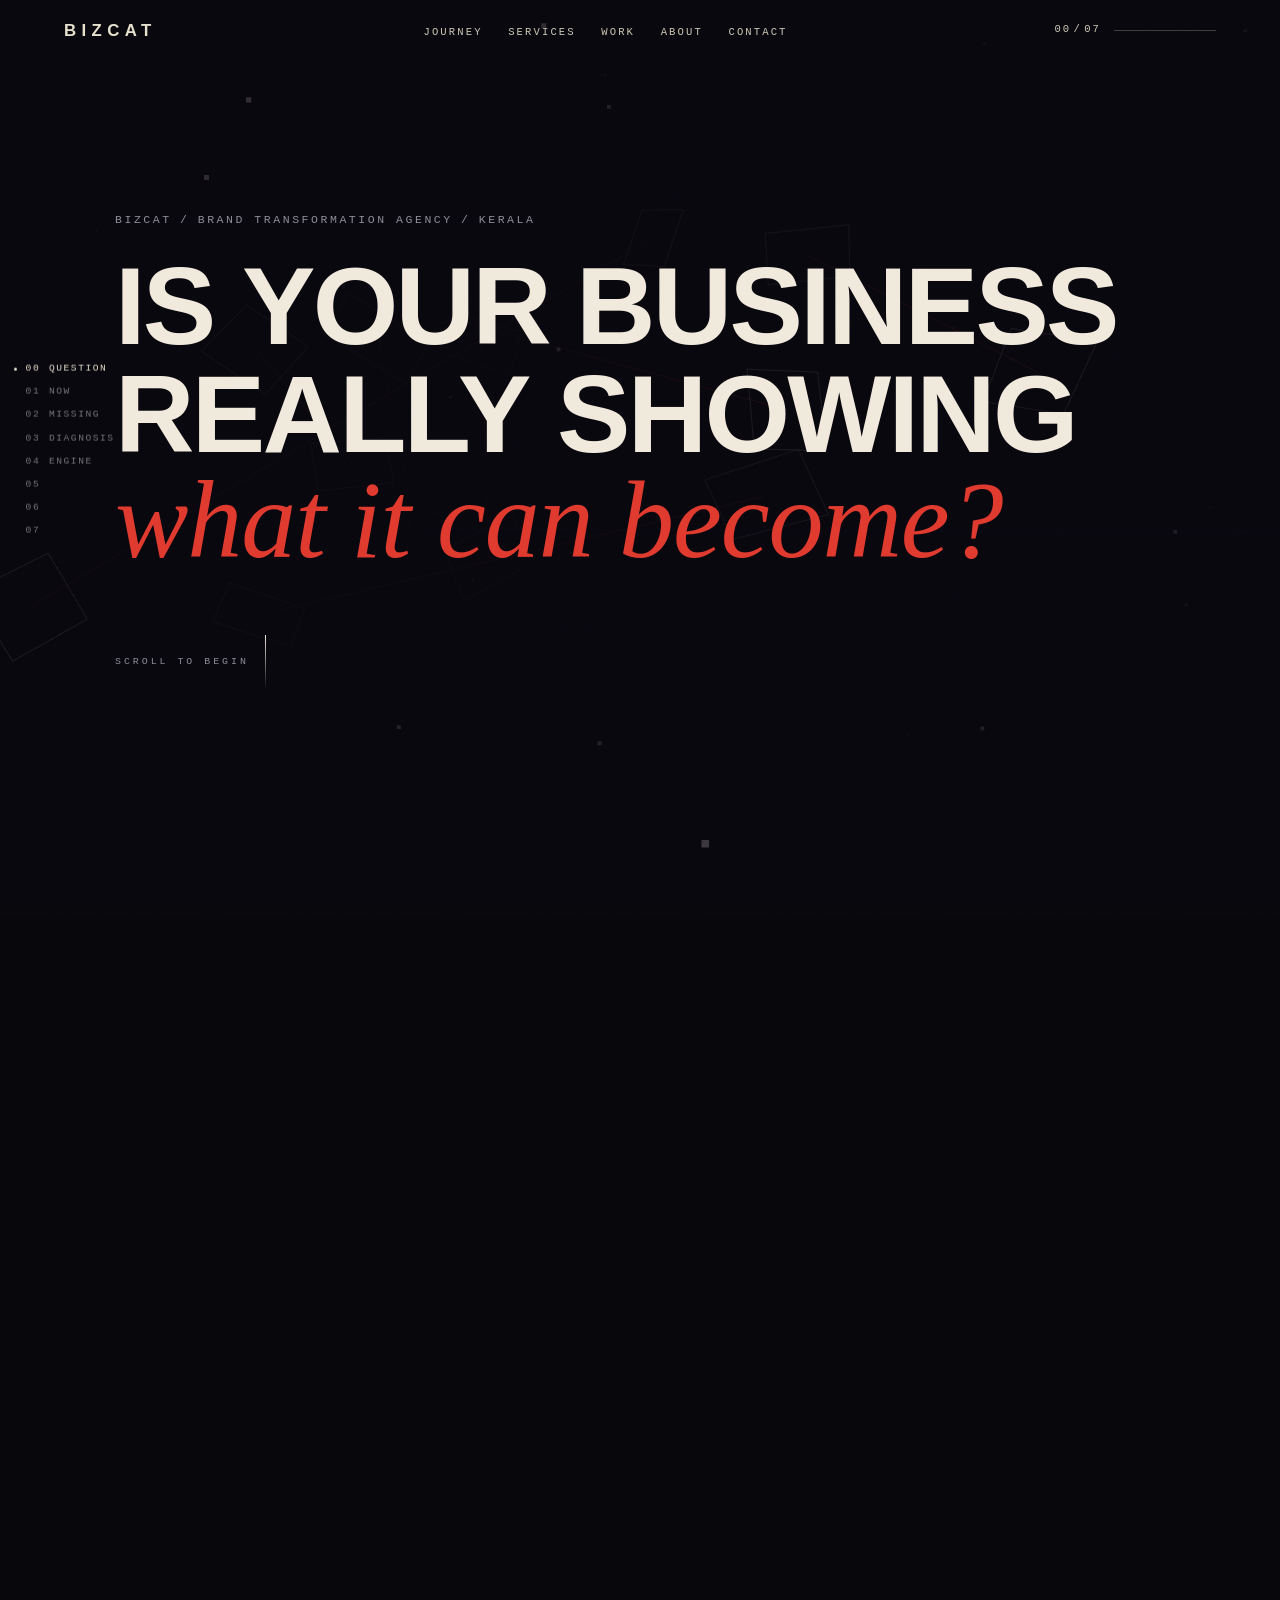
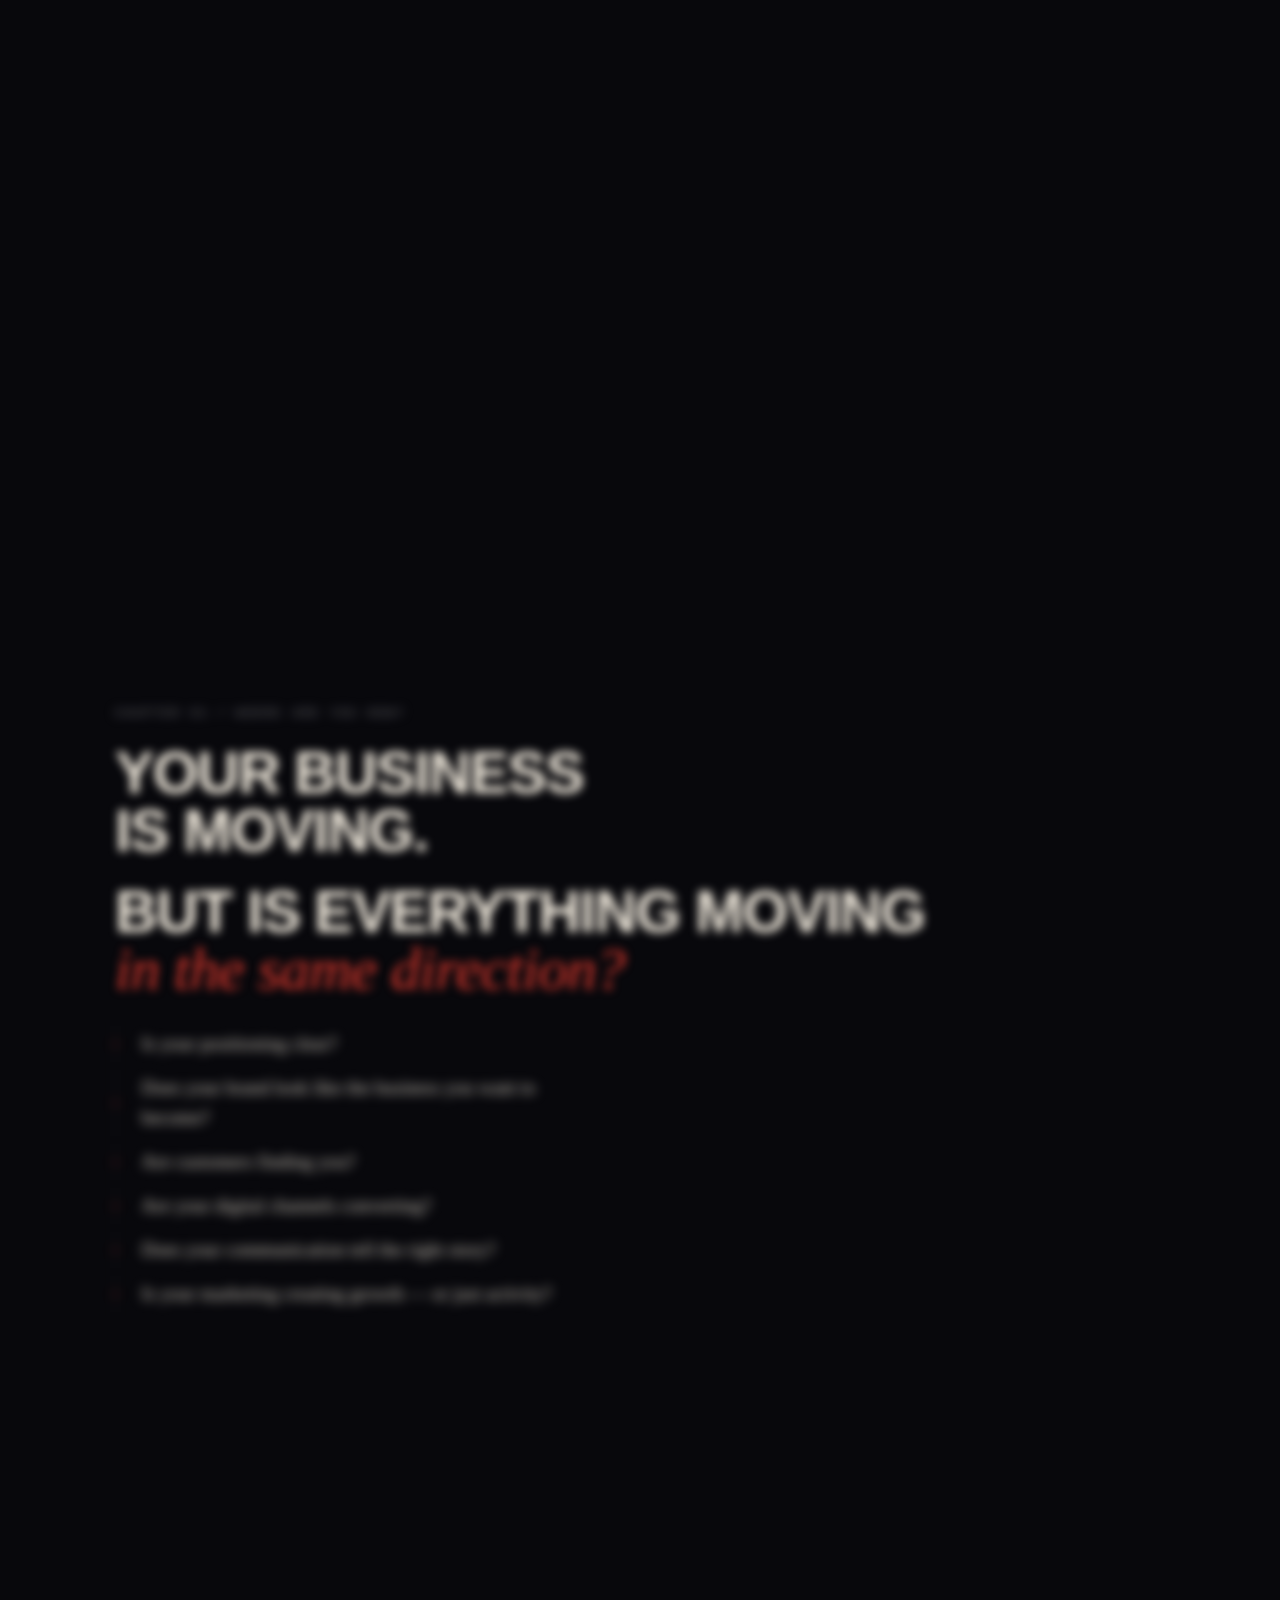
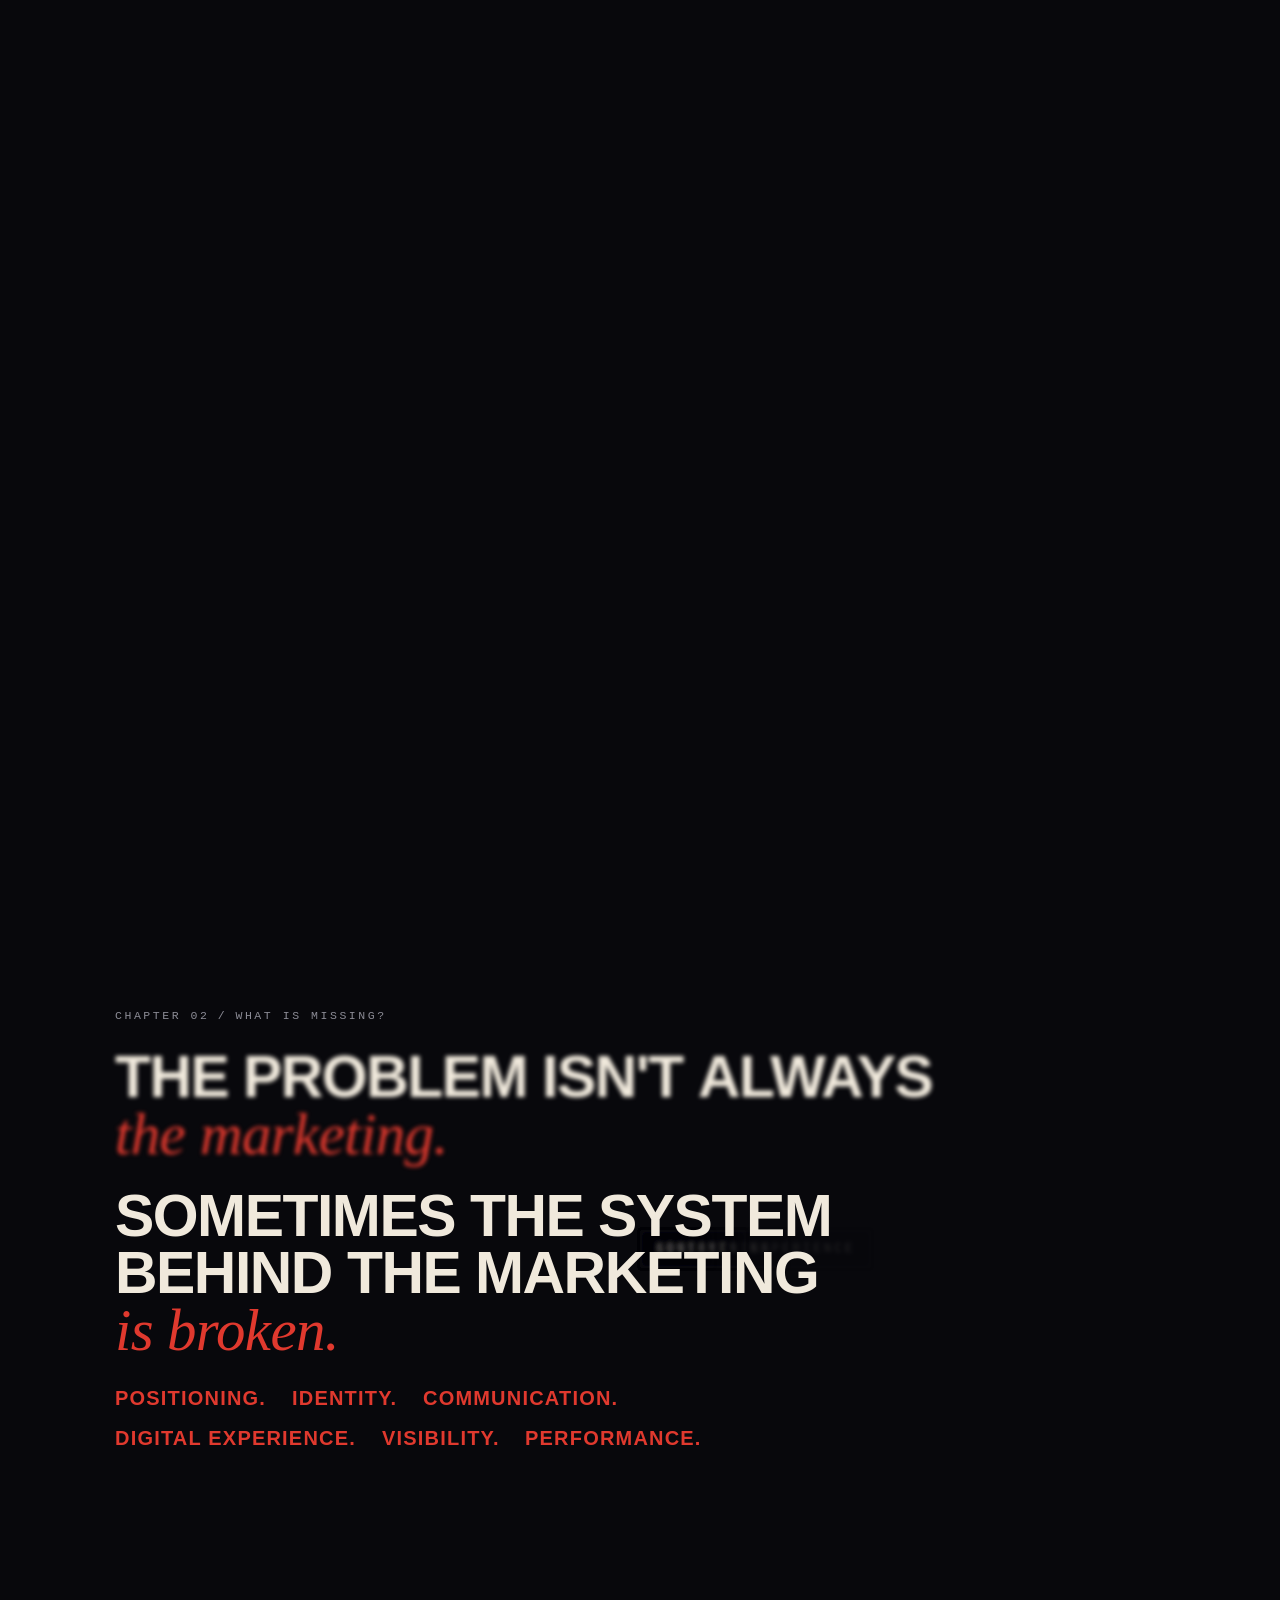
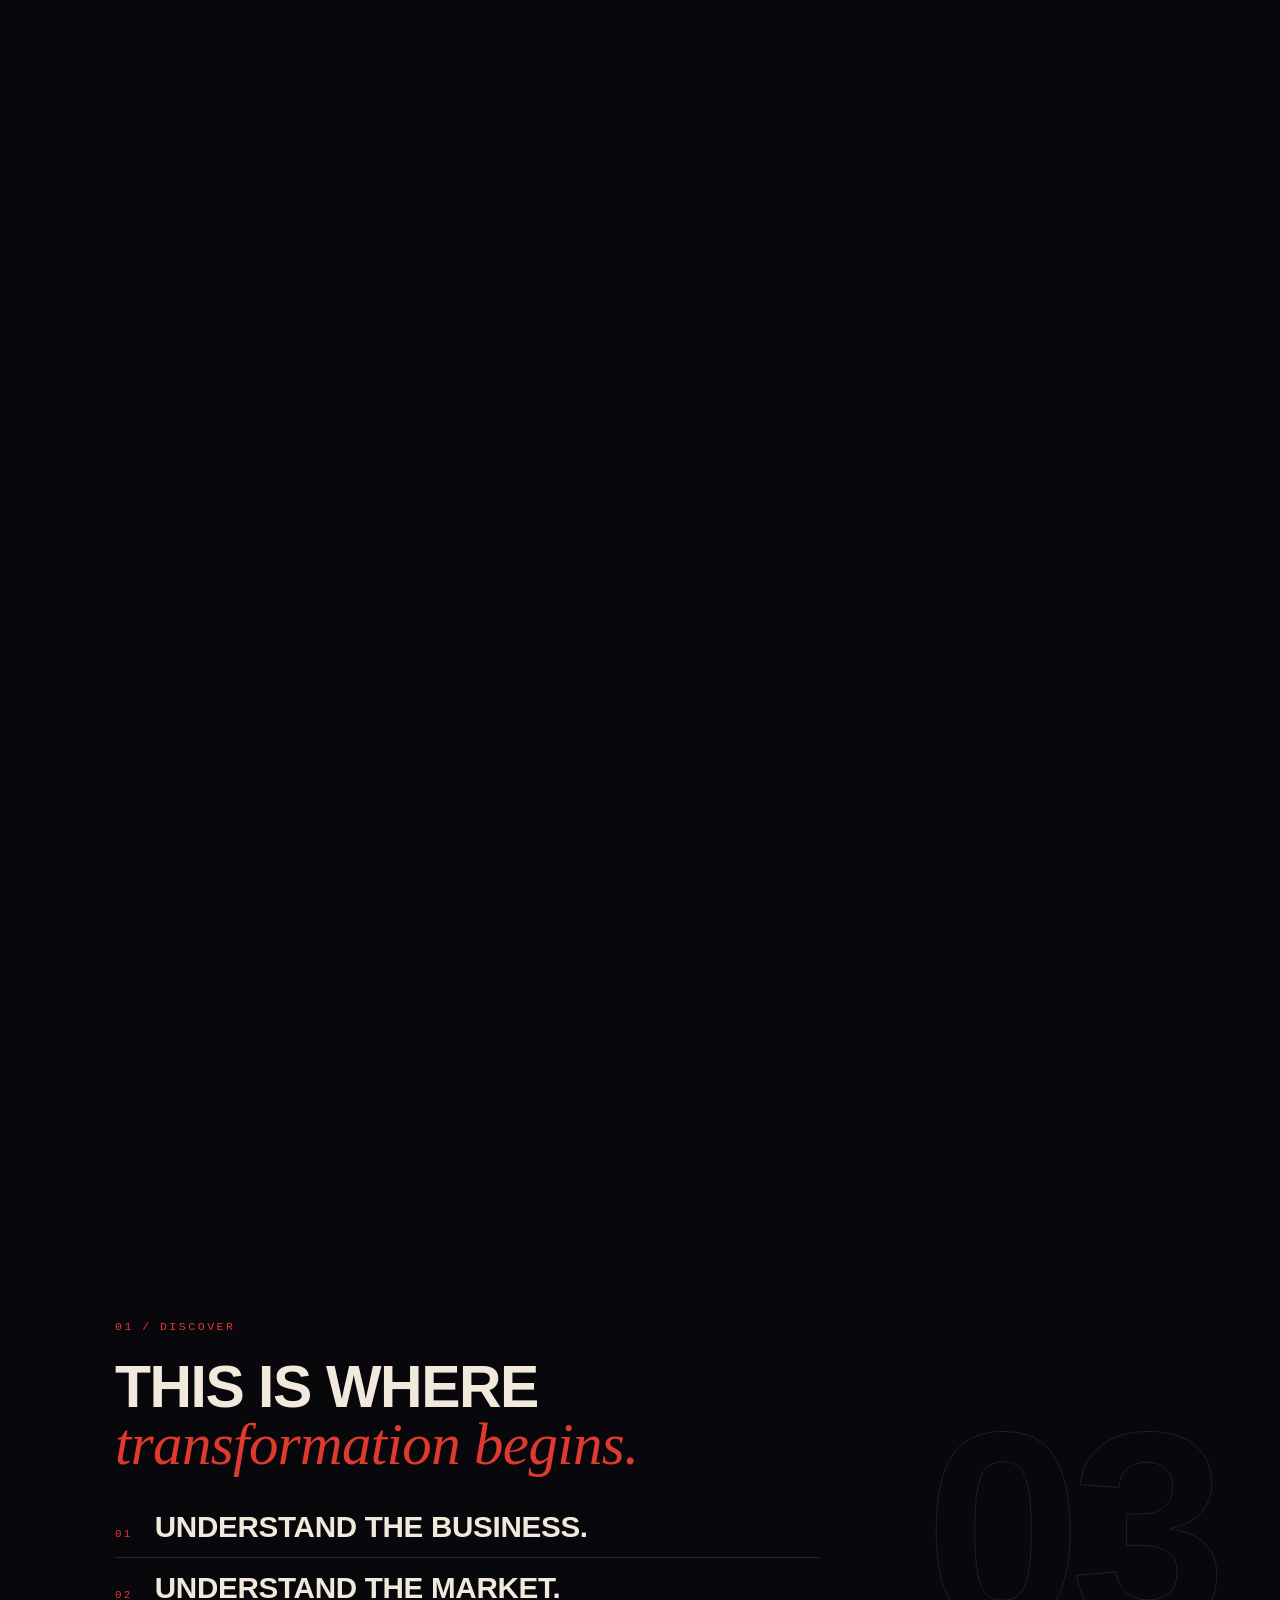
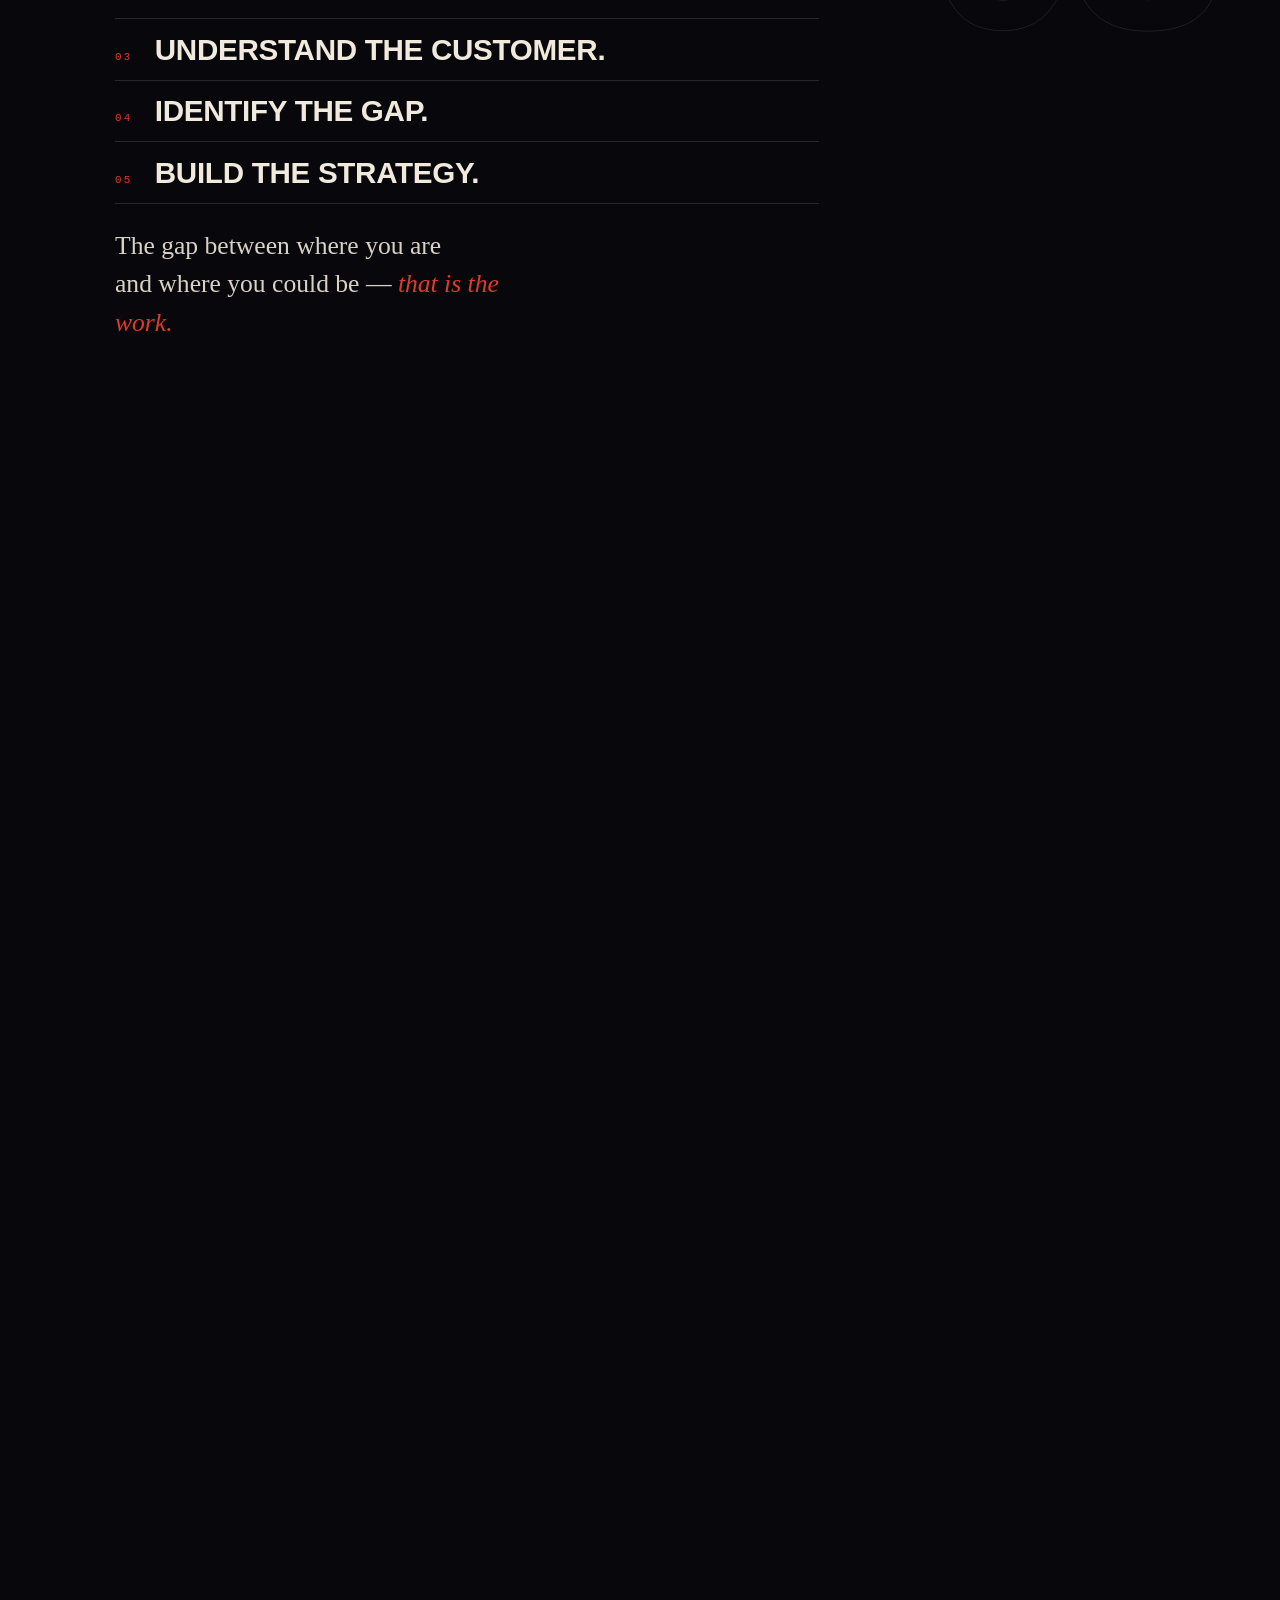
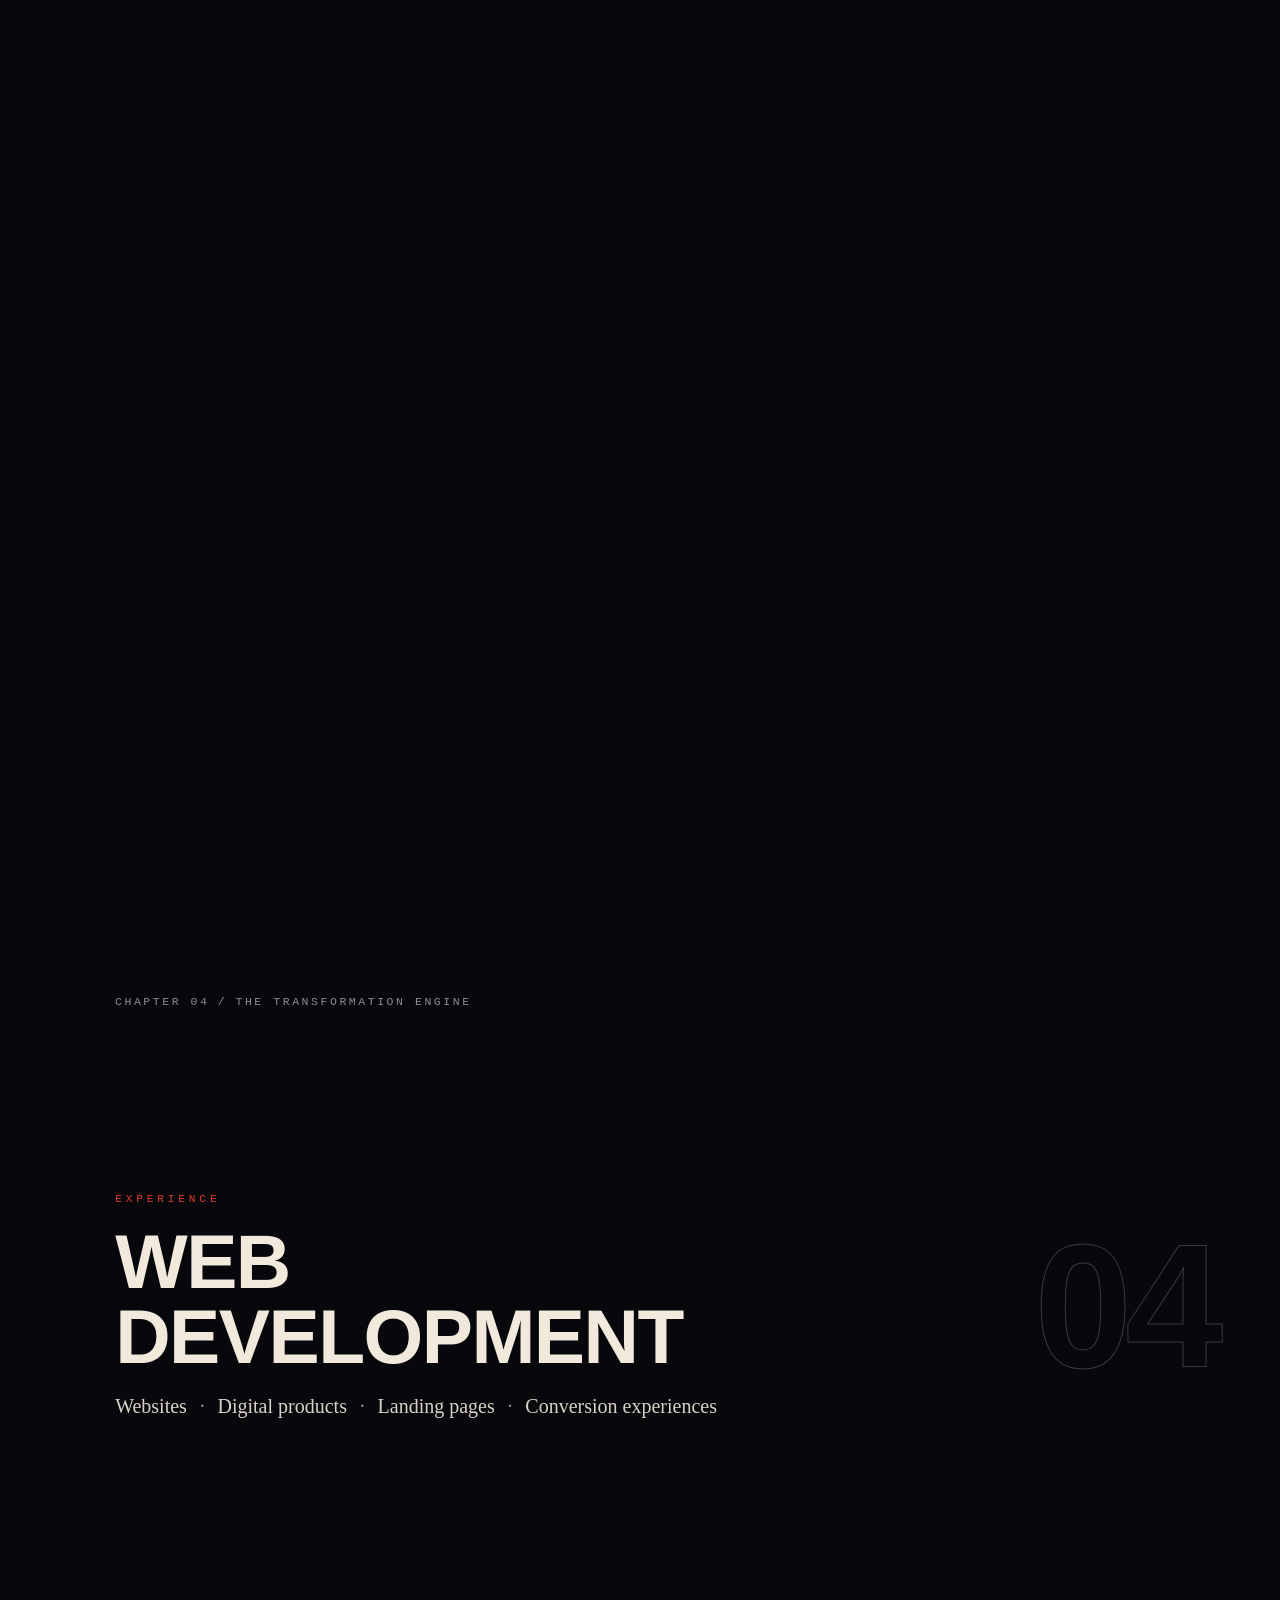
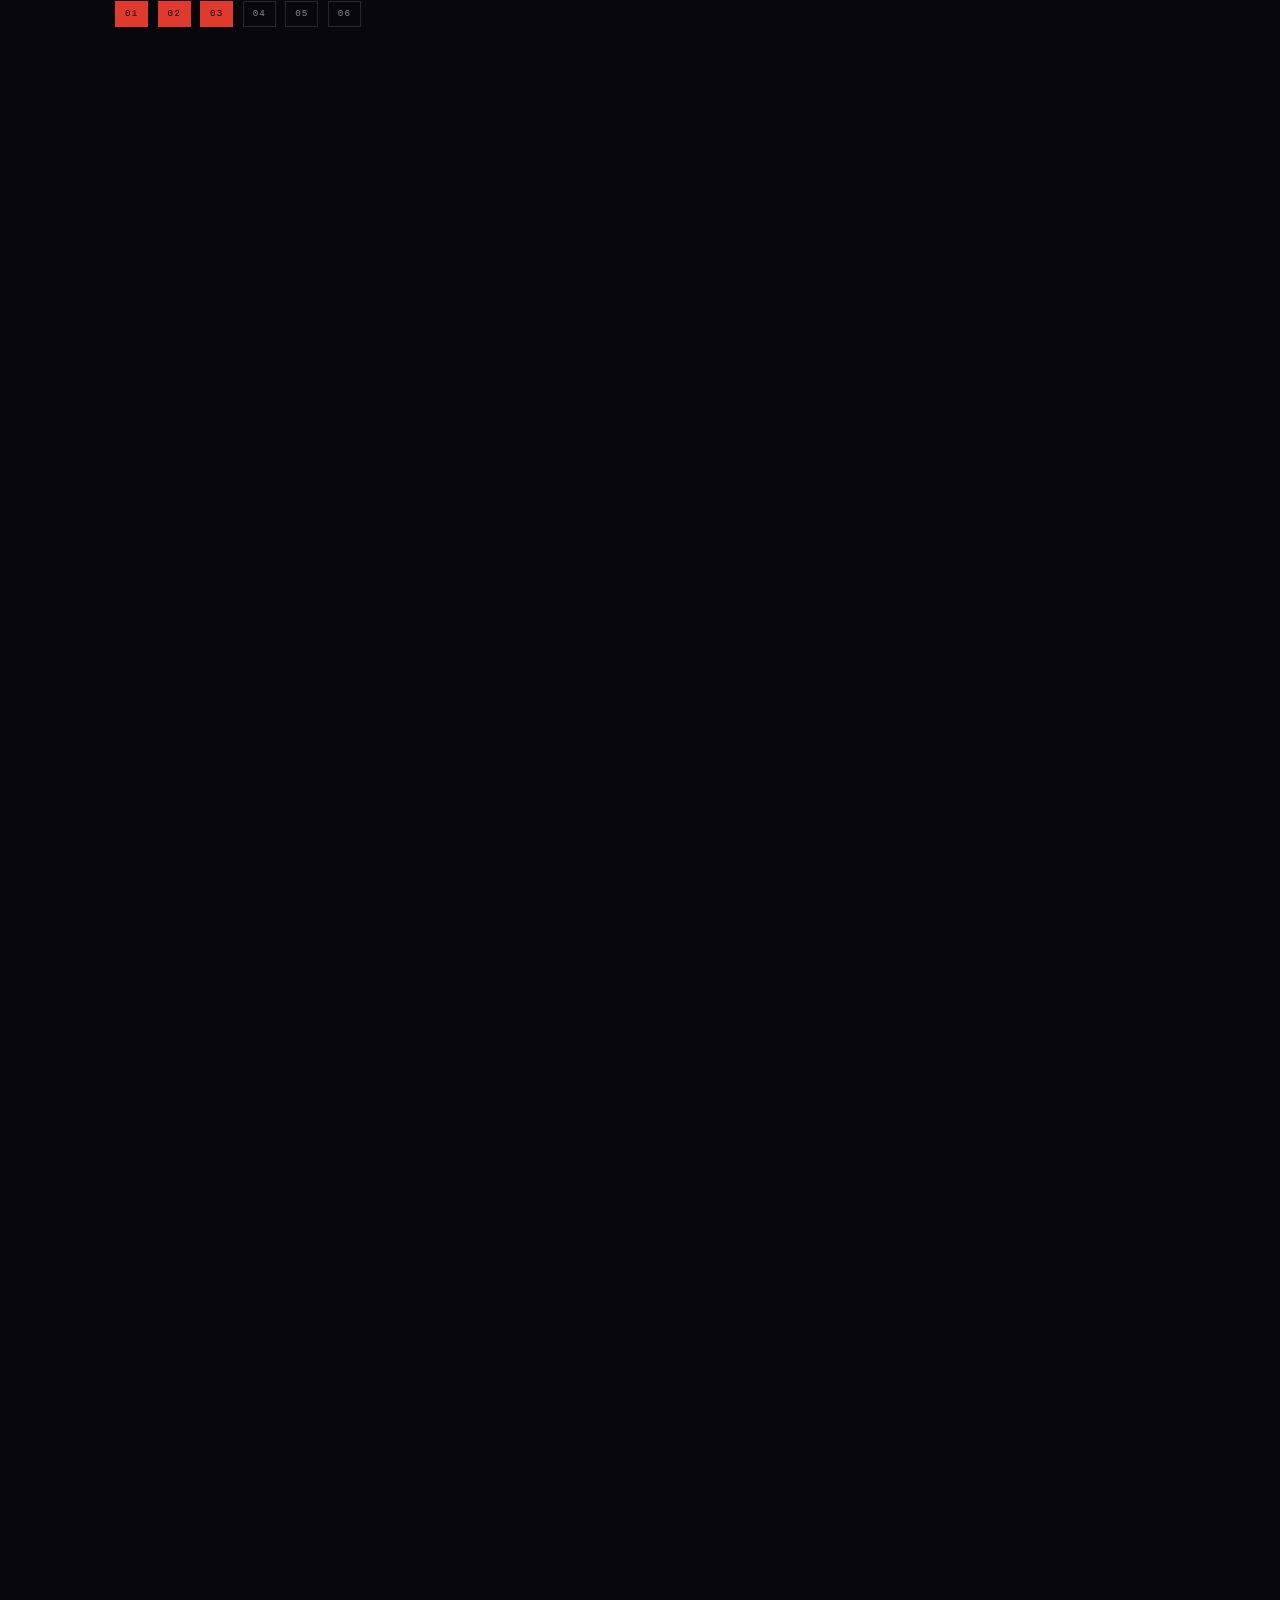
==== index.html @ 60018bf1 "Bizcat — cinematic brand transformation journey Single-page scroll-driven WebGL experience. Three.js" ====
<!DOCTYPE html>
<html lang="en">
<head>
<meta charset="UTF-8">
<meta name="viewport" content="width=device-width, initial-scale=1.0, viewport-fit=cover">
<title>Bizcat — The Business Transformation Journey</title>
<meta name="description" content="Bizcat is Kerala's first brand transformation agency. An interactive journey through what your business is, what it's missing, and what it could become.">
<meta name="theme-color" content="#08080c">
<link rel="icon" type="image/webp" href="./assets/images/fevicon-01.webp">
<link rel="stylesheet" href="./css/main.css">
</head>
<body data-chapter="0" data-path="none">

<a class="skip-link" href="#main">Skip to content</a>

<canvas id="world" aria-hidden="true"></canvas>
<div class="grain" aria-hidden="true"></div>

<!-- ============ NAVIGATION ============ -->
<header class="nav" id="top">
  <a class="nav-brand" href="#ch00" data-anchor>BIZCAT</a>
  <nav class="nav-links" aria-label="Primary">
    <ul>
      <li><a href="#ch00" data-anchor>Journey</a></li>
      <li><a href="#ch04" data-anchor>Services</a></li>
      <li><a href="#ch05" data-anchor>Work</a></li>
      <li><a href="#manifesto" data-anchor>About</a></li>
      <li><a href="#journey" data-anchor>Contact</a></li>
    </ul>
  </nav>
  <div class="nav-progress" aria-hidden="true">
    <span class="nav-chapter" id="navChapter">00&hairsp;/&hairsp;07</span>
    <span class="nav-bar"><i id="navBar"></i></span>
  </div>
</header>

<!-- Chapter rail (desktop) -->
<nav class="rail" aria-label="Chapters">
  <ol>
    <li><a href="#ch00" data-anchor data-rail="0"><span class="rail-n">00</span><span class="rail-t">Question</span></a></li>
    <li><a href="#ch01" data-anchor data-rail="1"><span class="rail-n">01</span><span class="rail-t">Now</span></a></li>
    <li><a href="#ch02" data-anchor data-rail="2"><span class="rail-n">02</span><span class="rail-t">Missing</span></a></li>
    <li><a href="#ch03" data-anchor data-rail="3"><span class="rail-n">03</span><span class="rail-t">Diagnosis</span></a></li>
    <li><a href="#ch04" data-anchor data-rail="4"><span class="rail-n">04</span><span class="rail-t">Engine</span></a></li>
    <li><a href="#ch05" data-anchor data-rail="5"><span class="rail-n">05</span><span class="rail-t">Proof</span></a></li>
    <li><a href="#ch06" data-anchor data-rail="6"><span class="rail-n">06</span><span class="rail-t">Result</span></a></li>
    <li><a href="#journey" data-anchor data-rail="7"><span class="rail-n">07</span><span class="rail-t">Next</span></a></li>
  </ol>
</nav>

<main id="main">

  <!-- ============ CHAPTER 00 — THE QUESTION ============ -->
  <section class="chapter ch-question" id="ch00" data-ch="0" aria-label="Chapter 00 — The Question">
    <div class="pin">
      <div class="frame">
        <p class="meta reveal" data-at="0">BIZCAT&ensp;/&ensp;BRAND TRANSFORMATION AGENCY&ensp;/&ensp;KERALA</p>
        <h1 class="display display-xl split" data-at="0">
          <span class="ln">Is your business</span>
          <span class="ln">really showing</span>
          <span class="ln em">what it can become?</span>
        </h1>
        <p class="scroll-cue reveal" data-at="0">SCROLL TO BEGIN<span class="cue-line" aria-hidden="true"></span></p>
      </div>
    </div>
  </section>

  <!-- ============ CHAPTER 01 — WHERE ARE YOU NOW? ============ -->
  <section class="chapter ch-now" id="ch01" data-ch="1" aria-label="Chapter 01 — Where are you now?">
    <div class="pin">
      <div class="frame">
        <p class="meta reveal" data-at="0.04">CHAPTER 01&ensp;/&ensp;WHERE ARE YOU NOW?</p>
        <h2 class="display split" data-at="0.08" data-until="0.44">
          <span class="ln">Your business</span>
          <span class="ln">is moving.</span>
        </h2>
        <h2 class="display split" data-at="0.3">
          <span class="ln">But is everything moving</span>
          <span class="ln em">in the same direction?</span>
        </h2>
        <ul class="question-list" role="list">
          <li class="reveal" data-at="0.46">Is your positioning clear?</li>
          <li class="reveal" data-at="0.53">Does your brand look like the business you want to become?</li>
          <li class="reveal" data-at="0.60">Are customers finding you?</li>
          <li class="reveal" data-at="0.67">Are your digital channels converting?</li>
          <li class="reveal" data-at="0.74">Does your communication tell the right story?</li>
          <li class="reveal" data-at="0.81">Is your marketing creating growth — or just activity?</li>
        </ul>
      </div>
    </div>
  </section>

  <!-- ============ CHAPTER 02 — WHAT IS MISSING? ============ -->
  <section class="chapter ch-missing" id="ch02" data-ch="2" aria-label="Chapter 02 — What is missing?">
    <div class="pin">
      <div class="frame">
        <p class="meta reveal" data-at="0.04">CHAPTER 02&ensp;/&ensp;WHAT IS MISSING?</p>
        <ul class="shard-field" aria-label="Disconnected brand elements" role="list">
          <li class="shard reveal" data-at="0.08" style="--sx:-28vw;--sy:-18vh;--sr:-7deg">LOGO</li>
          <li class="shard reveal" data-at="0.11" style="--sx:22vw;--sy:-24vh;--sr:5deg">WEBSITE</li>
          <li class="shard reveal" data-at="0.14" style="--sx:-18vw;--sy:14vh;--sr:4deg">SOCIAL</li>
          <li class="shard reveal" data-at="0.17" style="--sx:26vw;--sy:8vh;--sr:-4deg">CONTENT</li>
          <li class="shard reveal" data-at="0.20" style="--sx:-32vw;--sy:2vh;--sr:2deg">SEO</li>
          <li class="shard reveal" data-at="0.23" style="--sx:12vw;--sy:22vh;--sr:-6deg">ADVERTISING</li>
          <li class="shard reveal" data-at="0.26" style="--sx:1vw;--sy:-9vh;--sr:3deg">CUSTOMER&nbsp;EXPERIENCE</li>
        </ul>
        <h2 class="display split" data-at="0.38" data-until="0.58">
          <span class="ln">The problem isn't always</span>
          <span class="ln em">the marketing.</span>
        </h2>
        <h2 class="display split" data-at="0.58">
          <span class="ln">Sometimes the system</span>
          <span class="ln">behind the marketing</span>
          <span class="ln em">is broken.</span>
        </h2>
        <p class="system-words">
          <span class="reveal" data-at="0.76">POSITIONING.</span>
          <span class="reveal" data-at="0.79">IDENTITY.</span>
          <span class="reveal" data-at="0.82">COMMUNICATION.</span>
          <span class="reveal" data-at="0.85">DIGITAL EXPERIENCE.</span>
          <span class="reveal" data-at="0.88">VISIBILITY.</span>
          <span class="reveal" data-at="0.91">PERFORMANCE.</span>
        </p>
      </div>
    </div>
  </section>

  <!-- ============ CHAPTER 03 — THE DIAGNOSIS ============ -->
  <section class="chapter ch-diagnosis" id="ch03" data-ch="3" aria-label="Chapter 03 — The Diagnosis">
    <div class="pin">
      <div class="frame">
        <p class="meta meta-accent reveal" data-at="0.05">01&ensp;/&ensp;DISCOVER</p>
        <p class="chapter-num reveal" data-at="0.05" aria-hidden="true">03</p>
        <h2 class="display split" data-at="0.1">
          <span class="ln">This is where</span>
          <span class="ln em">transformation begins.</span>
        </h2>
        <ol class="diagnosis-steps" role="list">
          <li class="reveal" data-at="0.34">Understand the business.</li>
          <li class="reveal" data-at="0.42">Understand the market.</li>
          <li class="reveal" data-at="0.50">Understand the customer.</li>
          <li class="reveal" data-at="0.58">Identify the gap.</li>
          <li class="reveal" data-at="0.66">Build the strategy.</li>
        </ol>
        <p class="serif-note reveal" data-at="0.78">The gap between where you are<br>and where you could be — <em>that is the work.</em></p>
      </div>
    </div>
  </section>

  <!-- ============ CHAPTER 04 — THE TRANSFORMATION ENGINE ============ -->
  <section class="chapter ch-engine" id="ch04" data-ch="4" aria-label="Chapter 04 — The Transformation Engine">
    <div class="pin">
      <div class="frame frame-wide">
        <h2 class="meta reveal" data-at="0.01">CHAPTER 04&ensp;/&ensp;THE TRANSFORMATION ENGINE</h2>

        <div class="engine-stage">
          <article class="service" data-svc="0" aria-label="Business Consulting">
            <p class="svc-num" aria-hidden="true">01</p>
            <p class="svc-key">CLARITY</p>
            <h3 class="svc-name">Business Consulting</h3>
            <ul class="svc-list" role="list">
              <li>Market intelligence</li><li>Business analysis</li><li>Growth frameworks</li><li>Strategic decision making</li>
            </ul>
          </article>
          <article class="service" data-svc="1" aria-label="Brand Transformation">
            <p class="svc-num" aria-hidden="true">02</p>
            <p class="svc-key">POSITIONING</p>
            <h3 class="svc-name">Brand Transformation</h3>
            <ul class="svc-list" role="list">
              <li>Purpose</li><li>Positioning</li><li>Perception</li><li>Brand architecture</li>
            </ul>
          </article>
          <article class="service" data-svc="2" aria-label="Branding">
            <p class="svc-num" aria-hidden="true">03</p>
            <p class="svc-key">IDENTITY</p>
            <h3 class="svc-name">Branding</h3>
            <ul class="svc-list" role="list">
              <li>Visual identity</li><li>Messaging</li><li>Brand systems</li><li>Communication</li>
            </ul>
          </article>
          <article class="service" data-svc="3" aria-label="Web Development">
            <p class="svc-num" aria-hidden="true">04</p>
            <p class="svc-key">EXPERIENCE</p>
            <h3 class="svc-name">Web Development</h3>
            <ul class="svc-list" role="list">
              <li>Websites</li><li>Digital products</li><li>Landing pages</li><li>Conversion experiences</li>
            </ul>
          </article>
          <article class="service" data-svc="4" aria-label="Video Production">
            <p class="svc-num" aria-hidden="true">05</p>
            <p class="svc-key">STORY</p>
            <h3 class="svc-name">Video Production</h3>
            <ul class="svc-list" role="list">
              <li>Brand films</li><li>Campaigns</li><li>Social videos</li><li>Performance content</li>
            </ul>
          </article>
          <article class="service" data-svc="5" aria-label="SEO">
            <p class="svc-num" aria-hidden="true">06</p>
            <p class="svc-key">VISIBILITY</p>
            <h3 class="svc-name">SEO</h3>
            <ul class="svc-list" role="list">
              <li>SEO</li><li>Local SEO</li><li>GEO</li><li>LLMO</li><li>Organic growth</li>
            </ul>
          </article>

          <div class="engine-close" data-svc="6">
            <p class="engine-flow">
              <span>CONSULTING</span><span>TRANSFORMATION</span><span>BRANDING</span><span>DIGITAL</span><span>STORY</span><span>VISIBILITY</span>
            </p>
            <h2 class="display">
              <span class="ln">One strategy.</span>
              <span class="ln">One brand.</span>
              <span class="ln em">One direction.</span>
            </h2>
            <p class="serif-note">Not fragmented services.<br><em>One transformation system.</em></p>
          </div>
        </div>

        <div class="engine-track" aria-hidden="true">
          <span class="track-node" data-node="0">01</span><span class="track-node" data-node="1">02</span><span class="track-node" data-node="2">03</span><span class="track-node" data-node="3">04</span><span class="track-node" data-node="4">05</span><span class="track-node" data-node="5">06</span>
        </div>
      </div>
    </div>
  </section>

  <!-- ============ CHAPTER 05 — PROOF ============ -->
  <section class="chapter ch-proof" id="ch05" data-ch="5" aria-label="Chapter 05 — Proof: selected work">
    <div class="pin">
      <div class="frame frame-wide">
        <h2 class="meta reveal" data-at="0.005">CHAPTER 05&ensp;/&ensp;PROOF — A WALK THROUGH THE ARCHIVE</h2>

        <div class="proof-stage">

          <article class="project" data-proj="0" aria-label="Cakeberry's Nadapuram">
            <figure class="proj-media">
              <img src="./assets/images/Cakey-Berrys-Creative.webp" alt="Cakeberry's Nadapuram — outdoor hoarding campaign creative by Bizcat" loading="lazy" width="1079" height="1346">
            </figure>
            <div class="proj-info">
              <header class="proj-head">
                <h3 class="proj-client">Cakeberry's Nadapuram</h3>
                <p class="proj-meta"><span>2025</span><span>HOARDING&ensp;/&ensp;CAMPAIGN</span></p>
              </header>
              <dl class="proj-body">
                <div><dt>The challenge</dt><dd>A local bakery brand competing for attention in a crowded high street.</dd></div>
                <div><dt>The approach</dt><dd>A bold outdoor campaign built around appetite, colour and unmissable typography.</dd></div>
                <div><dt>The result</dt><dd>A storefront presence that now looks like the brand it wants to become.</dd></div>
              </dl>
            </div>
          </article>

          <article class="project" data-proj="1" aria-label="Garden PMR Hospital">
            <figure class="proj-media">
              <img src="./assets/images/WEB-MOCKUP-GARDEN.webp" alt="Garden PMR Hospital — website design mockup by Bizcat" loading="lazy" width="639" height="640">
            </figure>
            <div class="proj-info">
              <header class="proj-head">
                <h3 class="proj-client">Garden PMR Hospital</h3>
                <p class="proj-meta"><span>HEALTHCARE</span><span>WEB DEVELOPMENT</span></p>
              </header>
              <dl class="proj-body">
                <div><dt>The challenge</dt><dd>A rehabilitation hospital whose digital front door didn't reflect its standard of care.</dd></div>
                <div><dt>The approach</dt><dd>A calm, structured web experience designed around patients and their families.</dd></div>
                <div><dt>The result</dt><dd>A digital presence that carries the same reassurance as the hospital itself.</dd></div>
              </dl>
            </div>
          </article>

          <article class="project" data-proj="2" aria-label="Baby Memorial Hospital">
            <figure class="proj-media">
              <img src="./assets/images/BABY-TYPO-MOCKUP.webp" alt="Baby Memorial Hospital — 'More than care' typographic campaign mockup by Bizcat" loading="lazy" width="695" height="522">
            </figure>
            <div class="proj-info">
              <header class="proj-head">
                <h3 class="proj-client">Baby Memorial Hospital</h3>
                <p class="proj-meta"><span>2026</span><span>CAMPAIGN&ensp;/&ensp;HOARDING</span></p>
              </header>
              <dl class="proj-body">
                <div><dt>The challenge</dt><dd>A leading hospital with a story bigger than any single department.</dd></div>
                <div><dt>The approach</dt><dd>A typographic campaign — “more than care” — carried across the city at scale.</dd></div>
                <div><dt>The result</dt><dd>An institutional voice that feels human, confident and unmistakably theirs.</dd></div>
              </dl>
            </div>
          </article>

          <article class="project" data-proj="3" aria-label="Ghazal Builders">
            <figure class="proj-media">
              <img src="./assets/images/GAZAL-WEBSITE-MOCKUP.webp" alt="Ghazal Builders — website design mockup by Bizcat" loading="lazy" width="639" height="640">
            </figure>
            <div class="proj-info">
              <header class="proj-head">
                <h3 class="proj-client">Ghazal Builders</h3>
                <p class="proj-meta"><span>2025</span><span>WEB DEVELOPMENT</span></p>
              </header>
              <dl class="proj-body">
                <div><dt>The challenge</dt><dd>A builder and developer whose online presence lagged behind its projects.</dd></div>
                <div><dt>The approach</dt><dd>A digital experience and marketing system built around the properties themselves.</dd></div>
                <div><dt>In their words</dt><dd class="quote">“Your digital marketing strategies have been super effective, driving awesome results and boosting our online presence.”</dd></div>
              </dl>
            </div>
          </article>

          <article class="project" data-proj="4" aria-label="Azhagi Herbals">
            <figure class="proj-media">
              <img src="./assets/images/Azhagi-Herbals-Creative.webp" alt="Azhagi Herbals — social media campaign creative by Bizcat" loading="lazy" width="1080" height="1330">
            </figure>
            <div class="proj-info">
              <header class="proj-head">
                <h3 class="proj-client">Azhagi Herbals</h3>
                <p class="proj-meta"><span>HAIR CARE</span><span>SOCIAL MEDIA</span></p>
              </header>
              <dl class="proj-body">
                <div><dt>The challenge</dt><dd>A herbal hair-care brand that needed its story told beyond its own shelf.</dd></div>
                <div><dt>The approach</dt><dd>Consistent, performance-driven social content rooted in the product's craft.</dd></div>
                <div><dt>In their words</dt><dd class="quote">“In a short time, our social media presence improved noticeably, sales increased, and we started receiving high-quality enquiries.”</dd></div>
              </dl>
            </div>
          </article>

          <article class="project" data-proj="5" aria-label="Aline Dent">
            <figure class="proj-media">
              <img src="./assets/images/Aline-Dent-Creative.webp" alt="Aline Dent dental hospital — social media creative by Bizcat" loading="lazy" width="1080" height="1353">
            </figure>
            <div class="proj-info">
              <header class="proj-head">
                <h3 class="proj-client">Aline Dent</h3>
                <p class="proj-meta"><span>DENTAL HOSPITAL</span><span>SOCIAL MEDIA</span></p>
              </header>
              <dl class="proj-body">
                <div><dt>The challenge</dt><dd>A dental hospital seeking visibility without losing its clinical credibility.</dd></div>
                <div><dt>The approach</dt><dd>Campaigns and content that make expert care feel approachable.</dd></div>
                <div><dt>In their words</dt><dd class="quote">“Their creativity, initiative, and commitment to executing effective marketing strategies have helped increase our visibility and reach.”</dd></div>
              </dl>
            </div>
          </article>

          <article class="project" data-proj="6" aria-label="Udal">
            <figure class="proj-media">
              <img src="./assets/images/Udal.webp" alt="Udal — brand identity mockup by Bizcat" loading="lazy" width="545" height="704">
            </figure>
            <div class="proj-info">
              <header class="proj-head">
                <h3 class="proj-client">Udal</h3>
                <p class="proj-meta"><span>IDENTITY</span><span>SOCIAL MEDIA</span></p>
              </header>
              <dl class="proj-body">
                <div><dt>The challenge</dt><dd>A young brand that needed an identity strong enough to grow into.</dd></div>
                <div><dt>The approach</dt><dd>A distinctive mark and social presence built as one continuous system.</dd></div>
                <div><dt>The result</dt><dd>An identity that works as hard on a feed as it does on a wall.</dd></div>
              </dl>
            </div>
          </article>

        </div>

        <p class="proof-counter" aria-hidden="true"><span id="projNow">01</span>&hairsp;/&hairsp;<span>07</span></p>
      </div>
    </div>
  </section>

  <!-- ============ CHAPTER 06 — THE RESULT ============ -->
  <section class="chapter ch-result" id="ch06" data-ch="6" aria-label="Chapter 06 — The Result">
    <div class="pin">
      <div class="frame">
        <p class="meta reveal" data-at="0.06">CHAPTER 06&ensp;/&ensp;THE RESULT</p>
        <h2 class="display split" data-at="0.12">
          <span class="ln">A stronger brand</span>
          <span class="ln">creates a</span>
          <span class="ln em">stronger business.</span>
        </h2>
        <ul class="result-list" role="list">
          <li class="reveal" data-at="0.4">Clearer positioning.</li>
          <li class="reveal" data-at="0.47">Stronger perception.</li>
          <li class="reveal" data-at="0.54">Better visibility.</li>
          <li class="reveal" data-at="0.61">Better experience.</li>
          <li class="reveal" data-at="0.68">Measurable growth.</li>
        </ul>
        <p class="serif-note reveal" data-at="0.82">This is <em>brand transformation.</em></p>
      </div>
    </div>
  </section>

  <!-- ============ CHAPTER 07 — YOUR JOURNEY ============ -->
  <section class="chapter ch-journey" id="journey" data-ch="7" aria-label="Chapter 07 — Your journey">
    <div class="pin pin-natural">
      <div class="frame">
        <p class="meta reveal" data-at="0.03">CHAPTER 07&ensp;/&ensp;YOUR JOURNEY</p>
        <h2 class="display split" data-at="0.06">
          <span class="ln">What does your business</span>
          <span class="ln em">need next?</span>
        </h2>

        <div class="paths reveal" data-at="0.12" role="group" aria-label="Choose what your business needs">
          <button class="path-btn" type="button" data-need="clarity">I need clarity</button>
          <button class="path-btn" type="button" data-need="brand">My brand needs a change</button>
          <button class="path-btn" type="button" data-need="digital">I need a stronger digital presence</button>
          <button class="path-btn" type="button" data-need="visibility">I need more visibility</button>
          <button class="path-btn" type="button" data-need="content">I need better content</button>
          <button class="path-btn" type="button" data-need="grow">I want to grow</button>
        </div>

        <div class="path-answer" id="pathAnswer" aria-live="polite">
          <p class="path-line" data-answer="none"><em>Choose the sentence that sounds like you.</em></p>
          <p class="path-line" data-answer="clarity" hidden><span class="pa-label">BUSINESS CONSULTING&ensp;/&ensp;CLARITY</span>Then we start with the business, not the brand — market intelligence, analysis, and a growth framework you can decide with.</p>
          <p class="path-line" data-answer="brand" hidden><span class="pa-label">BRAND TRANSFORMATION&ensp;/&ensp;BRANDING</span>Then we redefine purpose, positioning and perception — and rebuild the identity around who you are becoming.</p>
          <p class="path-line" data-answer="digital" hidden><span class="pa-label">WEB DEVELOPMENT&ensp;/&ensp;EXPERIENCE</span>Then we build the experience — a fast, focused website designed to convert attention into customers.</p>
          <p class="path-line" data-answer="visibility" hidden><span class="pa-label">SEO&ensp;/&ensp;GEO&ensp;/&ensp;LLMO</span>Then we make you findable — on search engines, on maps, and inside the AI answers your customers now read.</p>
          <p class="path-line" data-answer="content" hidden><span class="pa-label">VIDEO PRODUCTION&ensp;/&ensp;STORY</span>Then we tell the story — brand films, campaigns and content built from your business objectives.</p>
          <p class="path-line" data-answer="grow" hidden><span class="pa-label">THE FULL SYSTEM</span>Then we bring all six disciplines into one direction — strategy, brand, experience, story and visibility, working as one.</p>
        </div>

        <div class="journey-cta reveal" data-at="0.2">
          <h2 class="display display-md"><span class="ln em">Let's transform it.</span></h2>
          <div class="cta-row">
            <a class="btn btn-primary" href="mailto:hello@bizcat.in?subject=Start%20my%20transformation%20journey">Start your journey</a>
            <a class="btn btn-ghost" href="#ch05" data-anchor>Explore our work</a>
          </div>
        </div>
      </div>
    </div>
  </section>

  <!-- ============ THE PORTAL ============ -->
  <section class="chapter ch-portal" id="portal" data-ch="7" aria-label="The next transformation">
    <div class="pin pin-natural">
      <div class="frame frame-center">
        <h2 class="display display-md split" data-at="0.05">
          <span class="ln">Your business</span>
          <span class="ln em">could be next.</span>
        </h2>
        <button class="portal-door reveal" data-at="0.1" type="button" id="portalBtn" aria-expanded="false" aria-controls="portalProject">
          <span class="portal-ring" aria-hidden="true"></span>
          <span class="portal-core" aria-hidden="true"></span>
          <span class="portal-label">Explore the next transformation</span>
        </button>
        <div class="portal-project" id="portalProject" hidden>
          <figure class="portal-media">
            <img src="./assets/images/GAZAL-WEBSITE-MOCKUP.webp" alt="Featured transformation — Ghazal Builders website by Bizcat" loading="lazy" width="639" height="640">
          </figure>
          <div class="portal-info">
            <p class="meta meta-accent">FEATURED TRANSFORMATION</p>
            <h3 class="proj-client">Ghazal Builders</h3>
            <p class="portal-text">From property developer to digital-first brand — strategy, web experience and campaigns built as one system. Every project in our archive is another chapter of the same story. The next chapter could be yours.</p>
            <div class="cta-row">
              <a class="btn btn-ghost" href="#ch05" data-anchor>Enter the archive</a>
              <a class="btn btn-primary" href="mailto:hello@bizcat.in?subject=My%20business%20could%20be%20next">Begin chapter one</a>
            </div>
          </div>
        </div>
      </div>
    </div>
  </section>

  <!-- ============ MANIFESTO / FOOTER ============ -->
  <section class="chapter ch-manifesto" id="manifesto" data-ch="7" aria-label="Manifesto and contact">
    <div class="pin pin-natural">
      <div class="frame">
        <h2 class="display split" data-at="0.04">
          <span class="ln">We don't just</span>
          <span class="ln">make brands look better.</span>
        </h2>
        <h2 class="display split em-block" data-at="0.12">
          <span class="ln">We make businesses</span>
          <span class="ln em">mean more.</span>
        </h2>
        <div class="manifesto-about reveal" data-at="0.18">
          <p class="meta">BIZCAT&ensp;—&ensp;KERALA'S FIRST BRAND TRANSFORMATION AGENCY</p>
          <p class="about-copy">We blend strategy, creativity and digital execution to help brands evolve, adapt and grow — with measurable outcomes, not fragmented marketing services.</p>
        </div>
      </div>
    </div>
  </section>

</main>

<footer class="site-footer" aria-label="Contact information">
  <div class="frame">
    <p class="footer-disciplines">BUSINESS CONSULTING&ensp;/&ensp;BRAND TRANSFORMATION&ensp;/&ensp;BRANDING&ensp;/&ensp;WEB DEVELOPMENT&ensp;/&ensp;VIDEO PRODUCTION&ensp;/&ensp;SEO</p>
    <a class="btn btn-primary btn-big" href="mailto:hello@bizcat.in?subject=Let's%20start%20a%20conversation">Start a conversation</a>
    <address class="footer-contact">
      <a href="mailto:hello@bizcat.in">hello@bizcat.in</a>
      <a href="tel:+918921238478">+91 892 123 8478</a>
      <span>2nd Floor, Zees Tower, West Nadakkave, Vandipetta, Nadakkave, Kozhikode, Kerala 673011</span>
    </address>
    <p class="footer-legal"><span>© Bizcat. All rights reserved.</span><span>Transforming brands for what's next.</span></p>
  </div>
</footer>

<noscript>
  <style>
    .pin{position:static!important;height:auto!important;min-height:0!important}
    .chapter{height:auto!important;min-height:0!important;padding:12vh 0}
    .reveal,.split,.split .ln,.service,.project,.engine-close,.journey-cta,.path-answer .path-line[data-answer="none"]{opacity:1!important;transform:none!important;filter:none!important;position:relative!important;visibility:visible!important}
    .service,.project{position:relative!important;margin:8vh auto!important}
    .portal-project[hidden]{display:grid!important;opacity:1!important;transform:none!important}
    .portal-door{display:none!important}
    #world,.grain,.scroll-cue{display:none!important}
    body{background:#0a0a0e}
  </style>
</noscript>

<script type="module" src="./js/main.js"></script>
</body>
</html>
---- css/main.css ----
/* ============================================================
   BIZCAT — THE BUSINESS TRANSFORMATION JOURNEY
   Editorial film / cinematic scroll experience
   ============================================================ */

:root {
  --ink: #08080c;
  --coal: #121218;
  --graphite: #1d1d25;
  --cream: #f0e9dc;
  --cream-soft: #d8d2c6;
  --metal: #8b8b95;
  --line: rgba(240, 233, 220, 0.14);

  /* Brand-derived accents (Bizcat cube: blue + red) */
  --red: #e0392e;
  --blue: #5a86e8;
  --warm: #e8b478;

  --accent: var(--red);

  --font-display: "Helvetica Neue", Helvetica, "Segoe UI", Arial, sans-serif;
  --font-serif: "Palatino", "Palatino Linotype", "Book Antiqua", Georgia, serif;
  --font-mono: "SF Mono", ui-monospace, Menlo, Consolas, "Liberation Mono", monospace;

  --frame-pad: clamp(1.25rem, 5vw, 5rem);
}

/* Chapter accent moods */
body[data-chapter="3"], body[data-chapter="4"] { --accent: var(--blue); }
body[data-chapter="6"] { --accent: #b0722e; }
body[data-chapter="7"] { --accent: var(--warm); }

/* Journey pathway accents */
body[data-path="clarity"]    { --accent: var(--blue); }
body[data-path="brand"]      { --accent: var(--red); }
body[data-path="digital"]    { --accent: var(--warm); }
body[data-path="visibility"] { --accent: #8fb4ff; }
body[data-path="content"]    { --accent: #ff6a4d; }
body[data-path="grow"]       { --accent: var(--cream); }

* { margin: 0; padding: 0; box-sizing: border-box; }

html {
  scroll-behavior: smooth;
  -webkit-text-size-adjust: 100%;
}

@media (prefers-reduced-motion: reduce) {
  html { scroll-behavior: auto; }
}

body {
  background: var(--ink);
  color: var(--cream);
  font-family: var(--font-display);
  font-size: 16px;
  line-height: 1.5;
  overflow-x: hidden;
  -webkit-font-smoothing: antialiased;
}

::selection { background: var(--accent); color: var(--ink); }

/* ---------- Fixed environmental layers ---------- */

#world {
  position: fixed;
  inset: 0;
  width: 100vw;
  height: 100vh;
  height: 100svh;
  z-index: 0;
  display: block;
}

body.no-webgl #world { display: none; }
body.no-webgl { background: radial-gradient(120% 90% at 50% 10%, #15151d 0%, #08080c 70%); }

.grain {
  position: fixed;
  inset: -2%;
  z-index: 30;
  pointer-events: none;
  opacity: 0.55;
  mix-blend-mode: overlay;
  background-image: url("data:image/svg+xml,%3Csvg xmlns='http://www.w3.org/2000/svg' width='240' height='240'%3E%3Cfilter id='n'%3E%3CfeTurbulence type='fractalNoise' baseFrequency='0.9' numOctaves='2' stitchTiles='stitch'/%3E%3CfeColorMatrix type='saturate' values='0'/%3E%3C/filter%3E%3Crect width='100%25' height='100%25' filter='url(%23n)' opacity='0.16'/%3E%3C/svg%3E");
}

/* ---------- Utility type ---------- */

.skip-link {
  position: fixed;
  top: -4rem;
  left: 1rem;
  z-index: 100;
  padding: 0.7rem 1.2rem;
  background: var(--cream);
  color: var(--ink);
  font-family: var(--font-mono);
  font-size: 0.75rem;
  letter-spacing: 0.14em;
  text-transform: uppercase;
  text-decoration: none;
  transition: top 0.25s ease;
}
.skip-link:focus-visible { top: 1rem; }

.meta {
  font-family: var(--font-mono);
  font-size: clamp(0.58rem, 1.1vw, 0.72rem);
  font-weight: 400;
  letter-spacing: 0.22em;
  text-transform: uppercase;
  color: var(--metal);
}
.meta-accent { color: var(--accent); }

.display {
  font-family: var(--font-display);
  font-weight: 700;
  font-size: clamp(2.1rem, 7vw, 6.6rem);
  line-height: 0.98;
  letter-spacing: -0.025em;
  text-transform: uppercase;
  text-wrap: balance;
}
.display-xl { font-size: clamp(2.4rem, 8.6vw, 8.2rem); }
.display-md { font-size: clamp(1.8rem, 5vw, 4.4rem); }
.display .ln { display: block; }
.display .em {
  font-family: var(--font-serif);
  font-style: italic;
  font-weight: 400;
  text-transform: none;
  letter-spacing: -0.01em;
  color: var(--accent);
}

.serif-note {
  font-family: var(--font-serif);
  font-size: clamp(1.05rem, 2.2vw, 1.6rem);
  line-height: 1.5;
  color: var(--cream-soft);
  max-width: 34ch;
}
.serif-note em { color: var(--accent); font-style: italic; }

.chapter-num {
  position: absolute;
  top: 8vh;
  right: var(--frame-pad);
  font-family: var(--font-display);
  font-weight: 700;
  font-size: clamp(6rem, 22vw, 20rem);
  line-height: 1;
  letter-spacing: -0.04em;
  color: transparent;
  -webkit-text-stroke: 1px rgba(240, 233, 220, 0.1);
  user-select: none;
  z-index: -1;
}

/* ---------- Reveal system ---------- */

.reveal {
  opacity: 0;
  transform: translateY(2rem);
  filter: blur(6px);
  transition: opacity 1s cubic-bezier(0.22, 1, 0.36, 1),
              transform 1s cubic-bezier(0.22, 1, 0.36, 1),
              filter 1s cubic-bezier(0.22, 1, 0.36, 1);
  will-change: opacity, transform;
}
.reveal.on { opacity: 1; transform: none; filter: none; }

.split {
  transition: opacity 1.1s cubic-bezier(0.22, 1, 0.36, 1),
              filter 1.1s cubic-bezier(0.22, 1, 0.36, 1);
}
.reveal.ghost, .split.ghost { opacity: 0.13; filter: blur(2px); }

.split .w {
  display: inline-block;
  opacity: 0;
  transform: translateY(0.55em);
  filter: blur(5px);
  transition: opacity 0.85s cubic-bezier(0.22, 1, 0.36, 1),
              transform 0.85s cubic-bezier(0.22, 1, 0.36, 1),
              filter 0.85s cubic-bezier(0.22, 1, 0.36, 1);
  transition-delay: var(--wd, 0s);
  will-change: opacity, transform;
}
.split.on .w { opacity: 1; transform: none; filter: none; }

@media (prefers-reduced-motion: reduce) {
  .reveal, .split, .split .w {
    opacity: 1 !important;
    transform: none !important;
    filter: none !important;
    transition: none !important;
  }
}

/* ---------- Navigation ---------- */

.nav {
  position: fixed;
  top: 0;
  left: 0;
  right: 0;
  z-index: 40;
  display: flex;
  align-items: center;
  justify-content: space-between;
  gap: 1.5rem;
  padding: 1.1rem var(--frame-pad);
  mix-blend-mode: difference;
}

.nav-brand {
  font-family: var(--font-display);
  font-weight: 700;
  font-size: 1.05rem;
  letter-spacing: 0.32em;
  color: var(--cream);
  text-decoration: none;
}

.nav-links ul { display: flex; gap: 1.6rem; list-style: none; }
.nav-links a {
  font-family: var(--font-mono);
  font-size: 0.66rem;
  letter-spacing: 0.2em;
  text-transform: uppercase;
  color: var(--cream-soft);
  text-decoration: none;
  padding: 0.4rem 0;
  border-bottom: 1px solid transparent;
  transition: color 0.3s, border-color 0.3s;
}
.nav-links a:hover { color: var(--cream); border-color: var(--cream); }

.nav-progress { display: flex; align-items: center; gap: 0.8rem; }
.nav-chapter {
  font-family: var(--font-mono);
  font-size: 0.66rem;
  letter-spacing: 0.18em;
  color: var(--cream-soft);
  white-space: nowrap;
}
.nav-bar {
  width: clamp(3rem, 8vw, 7rem);
  height: 1px;
  background: rgba(240, 233, 220, 0.25);
  position: relative;
  overflow: hidden;
}
.nav-bar i {
  position: absolute;
  inset: 0;
  background: var(--cream);
  transform-origin: left;
  transform: scaleX(0);
}

/* Chapter rail */
.rail {
  position: fixed;
  left: clamp(0.8rem, 2vw, 2rem);
  top: 50%;
  transform: translateY(-50%);
  z-index: 40;
  mix-blend-mode: difference;
}
.rail ol { list-style: none; display: flex; flex-direction: column; gap: 0.55rem; }
.rail a {
  display: flex;
  align-items: baseline;
  gap: 0.55rem;
  text-decoration: none;
  color: var(--metal);
  font-family: var(--font-mono);
  font-size: 0.6rem;
  letter-spacing: 0.16em;
  text-transform: uppercase;
  opacity: 0.9;
  transition: opacity 0.3s;
}
.rail .rail-n { font-size: 0.6rem; }
.rail .rail-t {
  opacity: 0;
  transform: translateX(-0.3rem);
  transition: opacity 0.3s, transform 0.3s;
}
.rail a:hover, .rail a.active { opacity: 1; color: var(--cream); }
.rail a:hover .rail-t, .rail a.active .rail-t, .rail a:focus-visible .rail-t {
  opacity: 1; transform: none;
}
.rail a.active::before {
  content: "";
  position: absolute;
  left: -0.75rem;
  width: 3px; height: 3px;
  border-radius: 50%;
  background: var(--cream);
  align-self: center;
}

a:focus-visible, button:focus-visible {
  outline: 2px solid var(--accent);
  outline-offset: 3px;
}
.nav a:focus-visible, .rail a:focus-visible { outline-color: var(--cream); }

/* ---------- Chapter scaffolding ---------- */

main { position: relative; z-index: 10; }

.chapter { position: relative; }
.pin {
  position: sticky;
  top: 0;
  height: 100vh;
  height: 100svh;
  overflow: hidden;
  display: flex;
  align-items: center;
}
.pin-natural {
  position: relative;
  height: auto;
  min-height: 100vh;
  min-height: 100svh;
  overflow: visible;
  padding: 16vh 0;
}

.frame {
  position: relative;
  width: 100%;
  max-width: 82rem;
  margin-inline: auto;
  padding-inline: calc(var(--frame-pad) + clamp(0rem, 4vw, 3.5rem)) var(--frame-pad);
  display: flex;
  flex-direction: column;
  gap: clamp(1rem, 2.6vh, 2rem);
}

/* Text-dense pinned chapters run a tighter editorial scale so a full
   composition always fits inside one viewport. */
.ch-now .display, .ch-missing .display, .ch-diagnosis .display,
.ch-result .display, .ch-journey .display, .ch-manifesto .display {
  font-size: clamp(1.7rem, 4.6vw, 4.3rem);
}
.ch-journey .display-md, .ch-portal .display-md { font-size: clamp(1.5rem, 3.6vw, 3.2rem); }
.frame-wide { max-width: 96rem; }
.frame-center { align-items: center; text-align: center; }

/* Section heights = scroll runway per chapter */
.ch-question  { height: 240vh; }
.ch-now       { height: 380vh; }
.ch-missing   { height: 400vh; }
.ch-diagnosis { height: 320vh; }
.ch-engine    { height: 760vh; }
.ch-proof     { height: 820vh; }
.ch-result    { height: 300vh; }

/* ---------- Chapter 00 — Question ---------- */

.scroll-cue {
  font-family: var(--font-mono);
  font-size: 0.62rem;
  letter-spacing: 0.3em;
  color: var(--metal);
  display: flex;
  align-items: center;
  gap: 1rem;
  margin-top: 4vh;
}
.cue-line {
  width: 1px;
  height: 3.4rem;
  background: linear-gradient(var(--cream), transparent);
  transform-origin: top;
  animation: cue 2.4s cubic-bezier(0.65, 0, 0.35, 1) infinite;
}
@keyframes cue {
  0% { transform: scaleY(0); opacity: 0; }
  35% { transform: scaleY(1); opacity: 1; }
  100% { transform: scaleY(1) translateY(2rem); opacity: 0; }
}
@media (prefers-reduced-motion: reduce) { .cue-line { animation: none; } }

/* ---------- Chapter 01 — Now ---------- */

.question-list { list-style: none; max-width: 52ch; }
.question-list li {
  font-family: var(--font-serif);
  font-size: clamp(0.95rem, 1.6vw, 1.2rem);
  line-height: 1.55;
  color: var(--cream-soft);
  padding: 0.45rem 0 0.45rem 1.6rem;
  border-left: 1px solid var(--line);
  position: relative;
}
.question-list li::before {
  content: "";
  position: absolute;
  left: -2px;
  top: 50%;
  width: 3px; height: 3px;
  border-radius: 50%;
  background: var(--accent);
  transform: translateY(-50%);
}

/* ---------- Chapter 02 — Missing ---------- */

.shard-field {
  list-style: none;
  position: absolute;
  inset: 0;
  pointer-events: none;
  z-index: -1;
}
.shard {
  position: absolute;
  left: 50%;
  top: 50%;
  transform: translate(-50%, -50%) translate(var(--sx), var(--sy)) rotate(var(--sr));
  font-family: var(--font-mono);
  font-size: clamp(0.58rem, 1.2vw, 0.78rem);
  letter-spacing: 0.24em;
  color: var(--cream-soft);
  border: 1px solid var(--line);
  padding: 0.55rem 0.95rem;
  background: rgba(8, 8, 12, 0.45);
  white-space: nowrap;
}
.shard.on { animation: drift 7s ease-in-out infinite alternate; }
@keyframes drift {
  from { margin-top: -0.4rem; }
  to   { margin-top: 0.5rem; }
}
.ch-missing .pin.late .shard {
  opacity: 0.14;
  filter: blur(2px);
  transition: opacity 1.2s, filter 1.2s;
}
@media (prefers-reduced-motion: reduce) {
  .shard.on { animation: none; }
  .ch-missing .pin.late .shard { opacity: 0.35; filter: none; }
}

.system-words {
  display: flex;
  flex-wrap: wrap;
  gap: 0.6rem 1.6rem;
  max-width: 44rem;
}
.system-words span {
  font-family: var(--font-display);
  font-weight: 700;
  font-size: clamp(0.85rem, 1.8vw, 1.25rem);
  letter-spacing: 0.06em;
  color: var(--accent);
}

/* ---------- Chapter 03 — Diagnosis ---------- */

.diagnosis-steps { list-style: none; counter-reset: dstep; }
.diagnosis-steps li {
  counter-increment: dstep;
  font-family: var(--font-display);
  font-weight: 700;
  font-size: clamp(1.05rem, 2.4vw, 1.85rem);
  letter-spacing: -0.01em;
  text-transform: uppercase;
  padding: 0.5rem 0;
  border-bottom: 1px solid var(--line);
  display: flex;
  align-items: baseline;
  gap: 1.4rem;
  max-width: 44rem;
}
.diagnosis-steps li::before {
  content: counter(dstep, decimal-leading-zero);
  font-family: var(--font-mono);
  font-size: 0.68rem;
  font-weight: 400;
  letter-spacing: 0.2em;
  color: var(--accent);
}

/* ---------- Chapter 04 — Engine ---------- */

.engine-stage {
  position: relative;
  min-height: min(62vh, 34rem);
}
.service, .engine-close {
  position: absolute;
  inset: 0;
  display: flex;
  flex-direction: column;
  justify-content: center;
  gap: 1rem;
  opacity: 0;
  pointer-events: none;
}
.service .svc-num {
  font-family: var(--font-display);
  font-weight: 700;
  font-size: clamp(4.5rem, 14vw, 11rem);
  line-height: 0.9;
  letter-spacing: -0.04em;
  color: transparent;
  -webkit-text-stroke: 1px rgba(240, 233, 220, 0.22);
  position: absolute;
  right: 0;
  top: 50%;
  transform: translateY(-50%);
  user-select: none;
}
.svc-key {
  font-family: var(--font-mono);
  font-size: 0.7rem;
  letter-spacing: 0.34em;
  color: var(--accent);
}
.svc-name {
  font-family: var(--font-display);
  font-weight: 700;
  font-size: clamp(2rem, 6vw, 5.4rem);
  line-height: 0.98;
  letter-spacing: -0.02em;
  text-transform: uppercase;
  max-width: 12ch;
}
.svc-list { list-style: none; display: flex; flex-wrap: wrap; gap: 0.4rem 0; max-width: 40rem; }
.svc-list li {
  font-family: var(--font-serif);
  font-size: clamp(0.95rem, 1.8vw, 1.25rem);
  color: var(--cream-soft);
}
.svc-list li:not(:last-child)::after {
  content: "·";
  margin: 0 0.8rem;
  color: var(--metal);
}

.engine-flow {
  display: flex;
  flex-wrap: wrap;
  align-items: center;
  gap: 0.4rem 0;
  font-family: var(--font-mono);
  font-size: clamp(0.56rem, 1vw, 0.7rem);
  letter-spacing: 0.2em;
  color: var(--cream-soft);
}
.engine-flow span { display: inline-flex; align-items: center; }
.engine-flow span:not(:last-child)::after {
  content: "";
  display: inline-block;
  width: clamp(1rem, 2.5vw, 2.4rem);
  height: 1px;
  background: var(--accent);
  margin: 0 0.7rem;
}

.engine-track {
  display: flex;
  gap: 0.6rem;
  margin-top: auto;
}
.track-node {
  font-family: var(--font-mono);
  font-size: 0.58rem;
  letter-spacing: 0.12em;
  color: var(--metal);
  border: 1px solid var(--line);
  padding: 0.3rem 0.55rem;
  transition: color 0.4s, border-color 0.4s, background 0.4s;
}
.track-node.lit {
  color: var(--ink);
  background: var(--accent);
  border-color: var(--accent);
}

/* ---------- Chapter 05 — Proof ---------- */

.proof-stage {
  position: relative;
  min-height: min(72vh, 44rem);
}
.project {
  position: absolute;
  inset: 0;
  display: grid;
  grid-template-columns: minmax(0, 7fr) minmax(0, 5fr);
  gap: clamp(1.5rem, 4vw, 4rem);
  align-items: center;
  opacity: 0;
  pointer-events: none;
}
.proj-media {
  position: relative;
  height: min(66vh, 40rem);
  border: 1px solid var(--line);
  background: var(--coal);
  overflow: hidden;
}
.proj-media::after {
  content: "";
  position: absolute;
  inset: 0;
  box-shadow: inset 0 0 8rem rgba(8, 8, 12, 0.55);
  pointer-events: none;
}
.proj-media img {
  width: 100%;
  height: 100%;
  object-fit: cover;
  object-position: center;
  display: block;
  filter: saturate(0.92) contrast(1.02);
}
.proj-info { display: flex; flex-direction: column; gap: 1.4rem; }
.proj-client {
  font-family: var(--font-display);
  font-weight: 700;
  font-size: clamp(1.6rem, 3.6vw, 3.2rem);
  line-height: 1;
  letter-spacing: -0.02em;
  text-transform: uppercase;
}
.proj-meta {
  display: flex;
  gap: 1.4rem;
  margin-top: 0.7rem;
  font-family: var(--font-mono);
  font-size: 0.62rem;
  letter-spacing: 0.22em;
  color: var(--accent);
}
.proj-body { display: flex; flex-direction: column; gap: 1rem; }
.proj-body dt {
  font-family: var(--font-mono);
  font-size: 0.58rem;
  letter-spacing: 0.24em;
  text-transform: uppercase;
  color: var(--metal);
  margin-bottom: 0.3rem;
}
.proj-body dd {
  font-family: var(--font-serif);
  font-size: clamp(0.95rem, 1.6vw, 1.15rem);
  line-height: 1.55;
  color: var(--cream-soft);
  max-width: 42ch;
}
.proj-body .quote { font-style: italic; color: var(--cream); }

.proof-counter {
  font-family: var(--font-mono);
  font-size: 0.68rem;
  letter-spacing: 0.24em;
  color: var(--metal);
  margin-top: auto;
}
#projNow { color: var(--accent); }

/* ---------- Chapter 06 — Result (light inversion) ---------- */

.ch-result .pin { color: #1b160f; }
.ch-result .pin::before {
  content: "";
  position: absolute;
  inset: 0;
  background: linear-gradient(175deg, #efe7d7 0%, #e6dcc8 55%, #dccfb4 100%);
  opacity: var(--veil, 0);
  z-index: -1;
}
.ch-result .meta { color: #5f5340; }
.ch-result .display .em { color: #7c4e1d; }
.result-list { list-style: none; }
.result-list li {
  font-family: var(--font-display);
  font-weight: 700;
  font-size: clamp(1rem, 2.2vw, 1.7rem);
  text-transform: uppercase;
  letter-spacing: -0.01em;
  padding: 0.4rem 0;
  border-bottom: 1px solid rgba(27, 22, 15, 0.16);
  max-width: 34rem;
}
.ch-result .serif-note { color: #4a3f2e; }
.ch-result .serif-note em { color: #7c4e1d; }

/* ---------- Chapter 07 — Journey ---------- */

.paths {
  display: grid;
  grid-template-columns: repeat(auto-fit, minmax(16rem, 1fr));
  gap: 0.8rem;
  max-width: 62rem;
}
.path-btn {
  font-family: var(--font-mono);
  font-size: clamp(0.62rem, 1.1vw, 0.74rem);
  letter-spacing: 0.18em;
  text-transform: uppercase;
  text-align: left;
  color: var(--cream-soft);
  background: rgba(18, 18, 24, 0.55);
  border: 1px solid var(--line);
  padding: 1.15rem 1.3rem;
  cursor: pointer;
  transition: color 0.35s, border-color 0.35s, background 0.35s, transform 0.35s;
}
.path-btn:hover { color: var(--cream); border-color: var(--cream-soft); transform: translateY(-2px); }
.path-btn[aria-pressed="true"] {
  color: var(--ink);
  background: var(--accent);
  border-color: var(--accent);
}

.path-answer { min-height: 7.5rem; max-width: 56rem; }
.path-line {
  font-family: var(--font-serif);
  font-size: clamp(1.05rem, 2vw, 1.5rem);
  line-height: 1.55;
  color: var(--cream);
  animation: path-in 0.7s cubic-bezier(0.22, 1, 0.36, 1) both;
}
.path-line[hidden] { display: none; }
@keyframes path-in {
  from { opacity: 0; transform: translateY(0.8rem); }
  to   { opacity: 1; transform: none; }
}
@media (prefers-reduced-motion: reduce) { .path-line { animation: none; } }
.pa-label {
  display: block;
  font-family: var(--font-mono);
  font-size: 0.6rem;
  letter-spacing: 0.26em;
  color: var(--accent);
  margin-bottom: 0.7rem;
}
.path-line[data-answer="none"] { color: var(--metal); }

.journey-cta { display: flex; flex-direction: column; gap: 1.6rem; margin-top: 2vh; }
.cta-row { display: flex; flex-wrap: wrap; gap: 0.9rem; }

.btn {
  display: inline-block;
  font-family: var(--font-mono);
  font-size: 0.7rem;
  letter-spacing: 0.24em;
  text-transform: uppercase;
  text-decoration: none;
  padding: 1.05rem 2rem;
  border: 1px solid var(--accent);
  transition: background 0.35s, color 0.35s, border-color 0.35s, transform 0.35s;
}
.btn-primary { background: var(--accent); color: var(--ink); }
.btn-primary:hover { background: transparent; color: var(--cream); transform: translateY(-2px); }
.btn-ghost { color: var(--cream); border-color: var(--line); }
.btn-ghost:hover { border-color: var(--cream); transform: translateY(-2px); }
.btn-big { font-size: 0.8rem; padding: 1.3rem 2.8rem; align-self: flex-start; }

/* ---------- Portal ---------- */

.ch-portal .frame { gap: clamp(2rem, 6vh, 4rem); }

.portal-door {
  position: relative;
  width: clamp(13rem, 34vw, 19rem);
  aspect-ratio: 1;
  border: none;
  background: transparent;
  cursor: pointer;
  display: grid;
  place-items: center;
}
.portal-ring {
  position: absolute;
  inset: 0;
  border-radius: 50%;
  background: conic-gradient(from 0deg, transparent 0%, var(--accent) 12%, transparent 30%, transparent 55%, rgba(240,233,220,0.5) 70%, transparent 85%);
  -webkit-mask: radial-gradient(circle, transparent 62%, #000 63.5%, #000 65%, transparent 66%);
  mask: radial-gradient(circle, transparent 62%, #000 63.5%, #000 65%, transparent 66%);
  animation: spin 14s linear infinite;
}
.portal-core {
  position: absolute;
  inset: 18%;
  border-radius: 50%;
  border: 1px solid var(--line);
  background: radial-gradient(circle at 50% 42%, rgba(232, 180, 120, 0.16), rgba(8, 8, 12, 0) 65%);
  transition: inset 0.6s cubic-bezier(0.22, 1, 0.36, 1), background 0.6s;
}
.portal-door:hover .portal-core,
.portal-door:focus-visible .portal-core {
  inset: 12%;
  background: radial-gradient(circle at 50% 42%, rgba(232, 180, 120, 0.3), rgba(8, 8, 12, 0) 70%);
}
.portal-label {
  position: relative;
  font-family: var(--font-mono);
  font-size: 0.62rem;
  letter-spacing: 0.26em;
  text-transform: uppercase;
  color: var(--cream);
  max-width: 11rem;
  line-height: 1.9;
}
@keyframes spin { to { transform: rotate(1turn); } }
@media (prefers-reduced-motion: reduce) { .portal-ring { animation: none; } }

.portal-project {
  display: grid;
  grid-template-columns: minmax(0, 1fr) minmax(0, 1fr);
  gap: clamp(1.5rem, 4vw, 3.5rem);
  align-items: center;
  text-align: left;
  max-width: 62rem;
  opacity: 0;
  transform: translateY(2rem);
  transition: opacity 0.9s cubic-bezier(0.22, 1, 0.36, 1), transform 0.9s cubic-bezier(0.22, 1, 0.36, 1);
}
.portal-project.open { opacity: 1; transform: none; }
.portal-project[hidden] { display: none; }
.portal-media {
  border: 1px solid var(--line);
  overflow: hidden;
  background: var(--coal);
}
.portal-media img { width: 100%; height: auto; display: block; }
.portal-info { display: flex; flex-direction: column; gap: 1.1rem; }
.portal-text {
  font-family: var(--font-serif);
  font-size: clamp(0.98rem, 1.7vw, 1.2rem);
  line-height: 1.6;
  color: var(--cream-soft);
}

/* ---------- Manifesto + footer ---------- */

.ch-manifesto { background: linear-gradient(rgba(5,5,8,0) 0%, rgba(5,5,8,0.9) 22%, #050508 100%); }
.ch-manifesto .em-block { margin-top: 1rem; }
.manifesto-about { display: flex; flex-direction: column; gap: 1rem; margin-top: 4vh; }
.about-copy {
  font-family: var(--font-serif);
  font-size: clamp(1rem, 1.8vw, 1.3rem);
  line-height: 1.6;
  color: var(--cream-soft);
  max-width: 52ch;
}

.site-footer {
  position: relative;
  z-index: 10;
  background: #050508;
  border-top: 1px solid var(--line);
  padding: clamp(3rem, 8vh, 6rem) 0 3rem;
}
.site-footer .frame { gap: 2.2rem; }
.footer-disciplines {
  font-family: var(--font-mono);
  font-size: clamp(0.56rem, 1vw, 0.68rem);
  letter-spacing: 0.2em;
  color: var(--metal);
  line-height: 2.1;
}
.footer-contact {
  display: flex;
  flex-direction: column;
  gap: 0.5rem;
  font-style: normal;
  font-family: var(--font-mono);
  font-size: 0.72rem;
  letter-spacing: 0.1em;
  line-height: 1.9;
  color: var(--cream-soft);
}
.footer-contact a { color: var(--cream); text-decoration: none; border-bottom: 1px solid var(--line); align-self: flex-start; }
.footer-contact a:hover { border-color: var(--cream); }
.footer-contact span { max-width: 34rem; color: var(--metal); }
.footer-legal {
  display: flex;
  justify-content: space-between;
  flex-wrap: wrap;
  gap: 0.8rem;
  font-family: var(--font-mono);
  font-size: 0.58rem;
  letter-spacing: 0.16em;
  text-transform: uppercase;
  color: var(--metal);
  border-top: 1px solid var(--line);
  padding-top: 1.6rem;
}

/* ---------- Reduced motion: static story ---------- */

body.rm .chapter { height: auto !important; min-height: 0; }
body.rm .pin {
  position: relative;
  height: auto;
  min-height: 0;
  overflow: visible;
  padding: 14vh 0;
}
body.rm .engine-stage, body.rm .proof-stage { min-height: 0; display: flex; flex-direction: column; gap: 12vh; }
body.rm .service, body.rm .engine-close, body.rm .project {
  position: relative;
  inset: auto;
  opacity: 1 !important;
  transform: none !important;
  filter: none !important;
  pointer-events: auto;
}
body.rm .service .svc-num { position: relative; transform: none; top: auto; }
body.rm .shard-field { position: relative; inset: auto; display: flex; flex-wrap: wrap; gap: 0.6rem; z-index: 0; }
body.rm .shard { position: relative; left: auto; top: auto; transform: none; }
body.rm .chapter-num { display: none; }
body.rm .ch-result .pin { --veil: 1; }
body.rm .proof-counter, body.rm .engine-track { display: none; }

/* ---------- Mobile ---------- */

@media (max-width: 820px) {
  .nav { padding: 0.9rem 1.1rem; }
  .nav-links { display: none; }

  /* blur filters are expensive on phones — fade/slide only */
  .reveal, .split .w {
    filter: none;
    transition: opacity 0.9s cubic-bezier(0.22, 1, 0.36, 1),
                transform 0.9s cubic-bezier(0.22, 1, 0.36, 1);
  }
  .reveal.ghost, .split.ghost { filter: none; }

  .rail {
    left: 0; right: 0; top: auto; bottom: 0;
    transform: none;
    padding: 0.55rem 1rem calc(0.55rem + env(safe-area-inset-bottom));
    background: linear-gradient(transparent, rgba(5, 5, 8, 0.85));
    mix-blend-mode: normal;
  }
  .rail ol { flex-direction: row; justify-content: space-between; gap: 0.2rem; }
  .rail .rail-t { display: none; }
  .rail a { padding: 0.35rem 0.4rem; }
  .rail a.active::before { display: none; }
  .rail a.active { color: var(--accent); opacity: 1; }

  .frame { padding-inline: 1.25rem; gap: 1.3rem; }

  .ch-question  { height: 200vh; }
  .ch-now       { height: 330vh; }
  .ch-missing   { height: 340vh; }
  .ch-diagnosis { height: 280vh; }
  .ch-engine    { height: 640vh; }
  .ch-proof     { height: 760vh; }
  .ch-result    { height: 260vh; }

  .display { font-size: clamp(1.9rem, 9.6vw, 3.2rem); }
  .display-xl { font-size: clamp(2.1rem, 11vw, 3.6rem); }

  .shard { --sx: calc(var(--sx-m, 0vw)); }
  .shard:nth-child(1) { --sx-m: -24vw; }
  .shard:nth-child(2) { --sx-m: 20vw; }
  .shard:nth-child(3) { --sx-m: -20vw; }
  .shard:nth-child(4) { --sx-m: 22vw; }
  .shard:nth-child(5) { --sx-m: -26vw; }
  .shard:nth-child(6) { --sx-m: 14vw; }
  .shard:nth-child(7) { --sx-m: 2vw; }

  .service .svc-num { position: relative; top: auto; right: auto; transform: none; font-size: 3.6rem; }
  .engine-stage { min-height: 66svh; }

  .project { grid-template-columns: 1fr; align-content: center; gap: 1.2rem; }
  .proj-media { height: 38svh; }
  .proof-stage { min-height: 76svh; }
  .proj-body dd { max-width: none; }
  .proj-body { gap: 0.7rem; }

  .paths { grid-template-columns: 1fr; gap: 0.55rem; }
  .path-btn { padding: 0.95rem 1.1rem; }
  .path-answer { min-height: 10rem; }

  .portal-project { grid-template-columns: 1fr; }

  .pin-natural { padding: 12vh 0 16vh; }
  .site-footer { padding-bottom: 5.5rem; }
}

@media (max-width: 820px) and (max-height: 700px) {
  .display { font-size: clamp(1.7rem, 8.4vw, 2.6rem); }
}
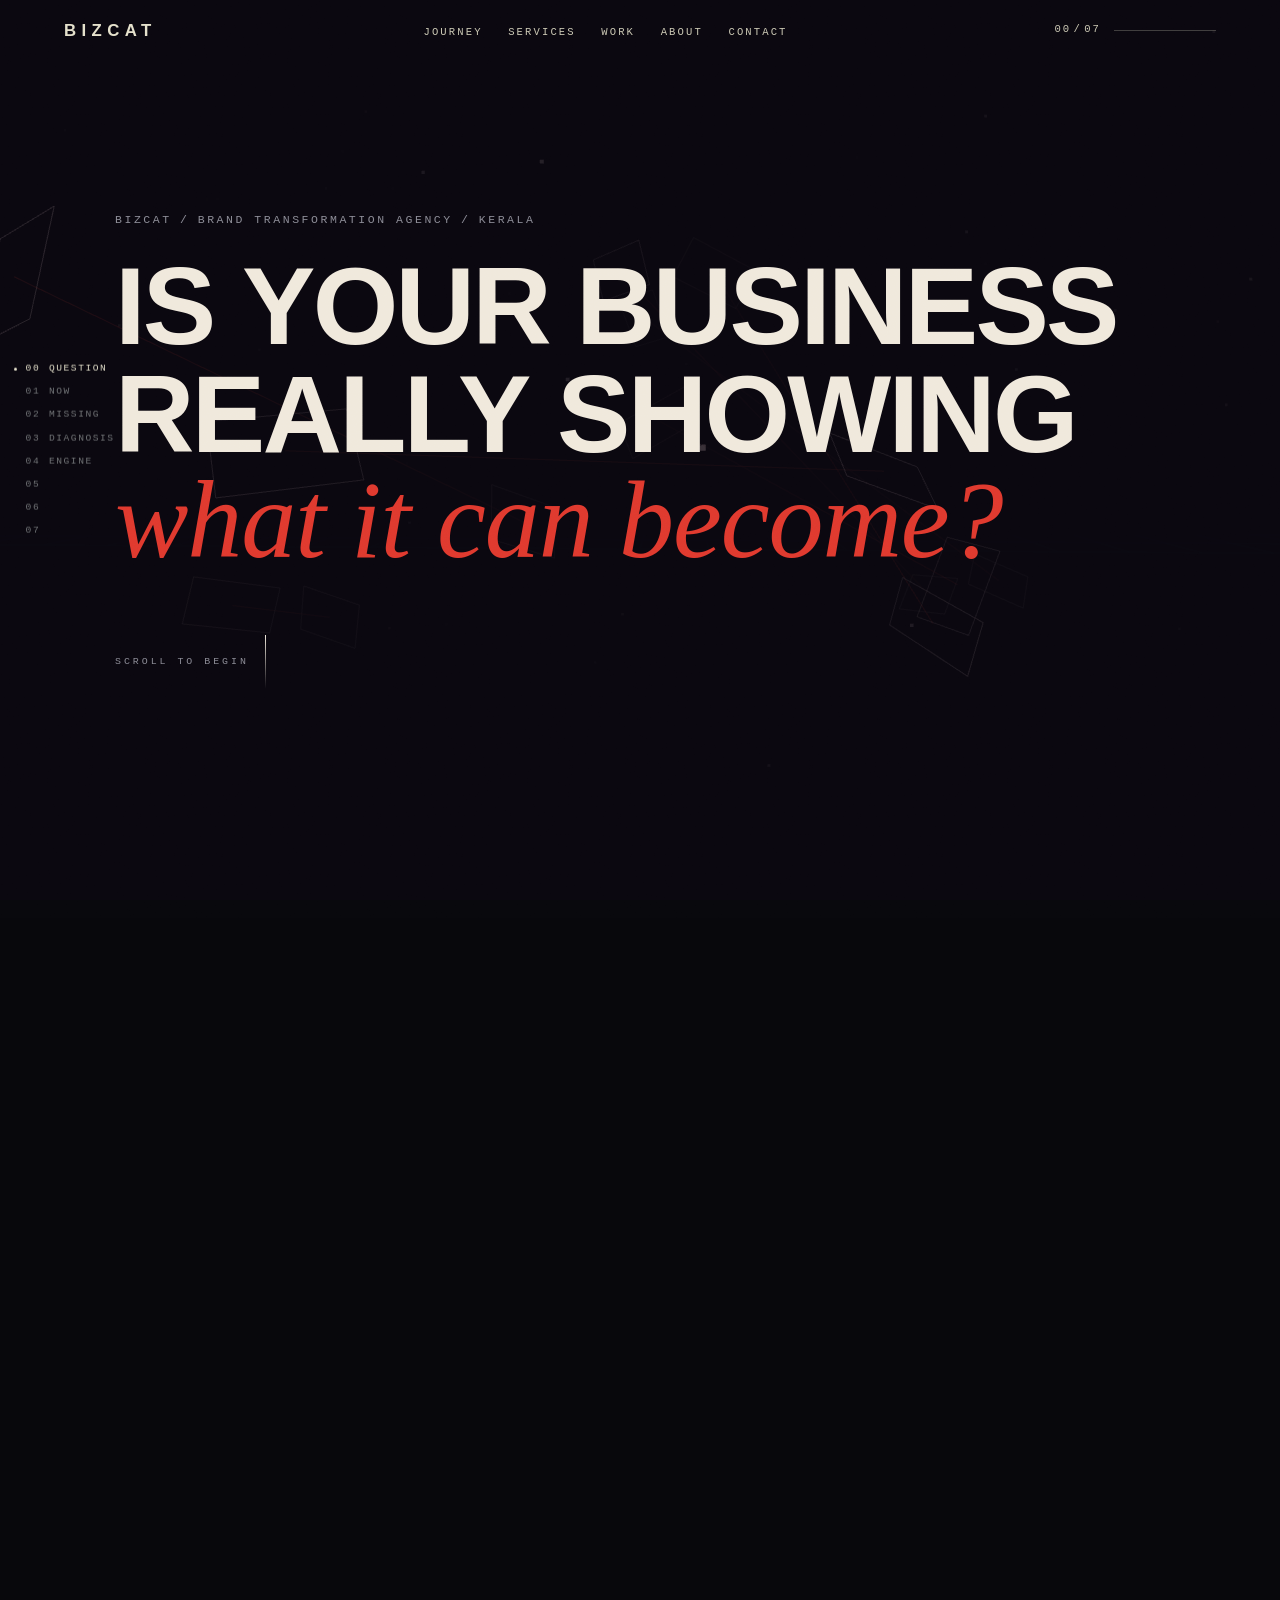
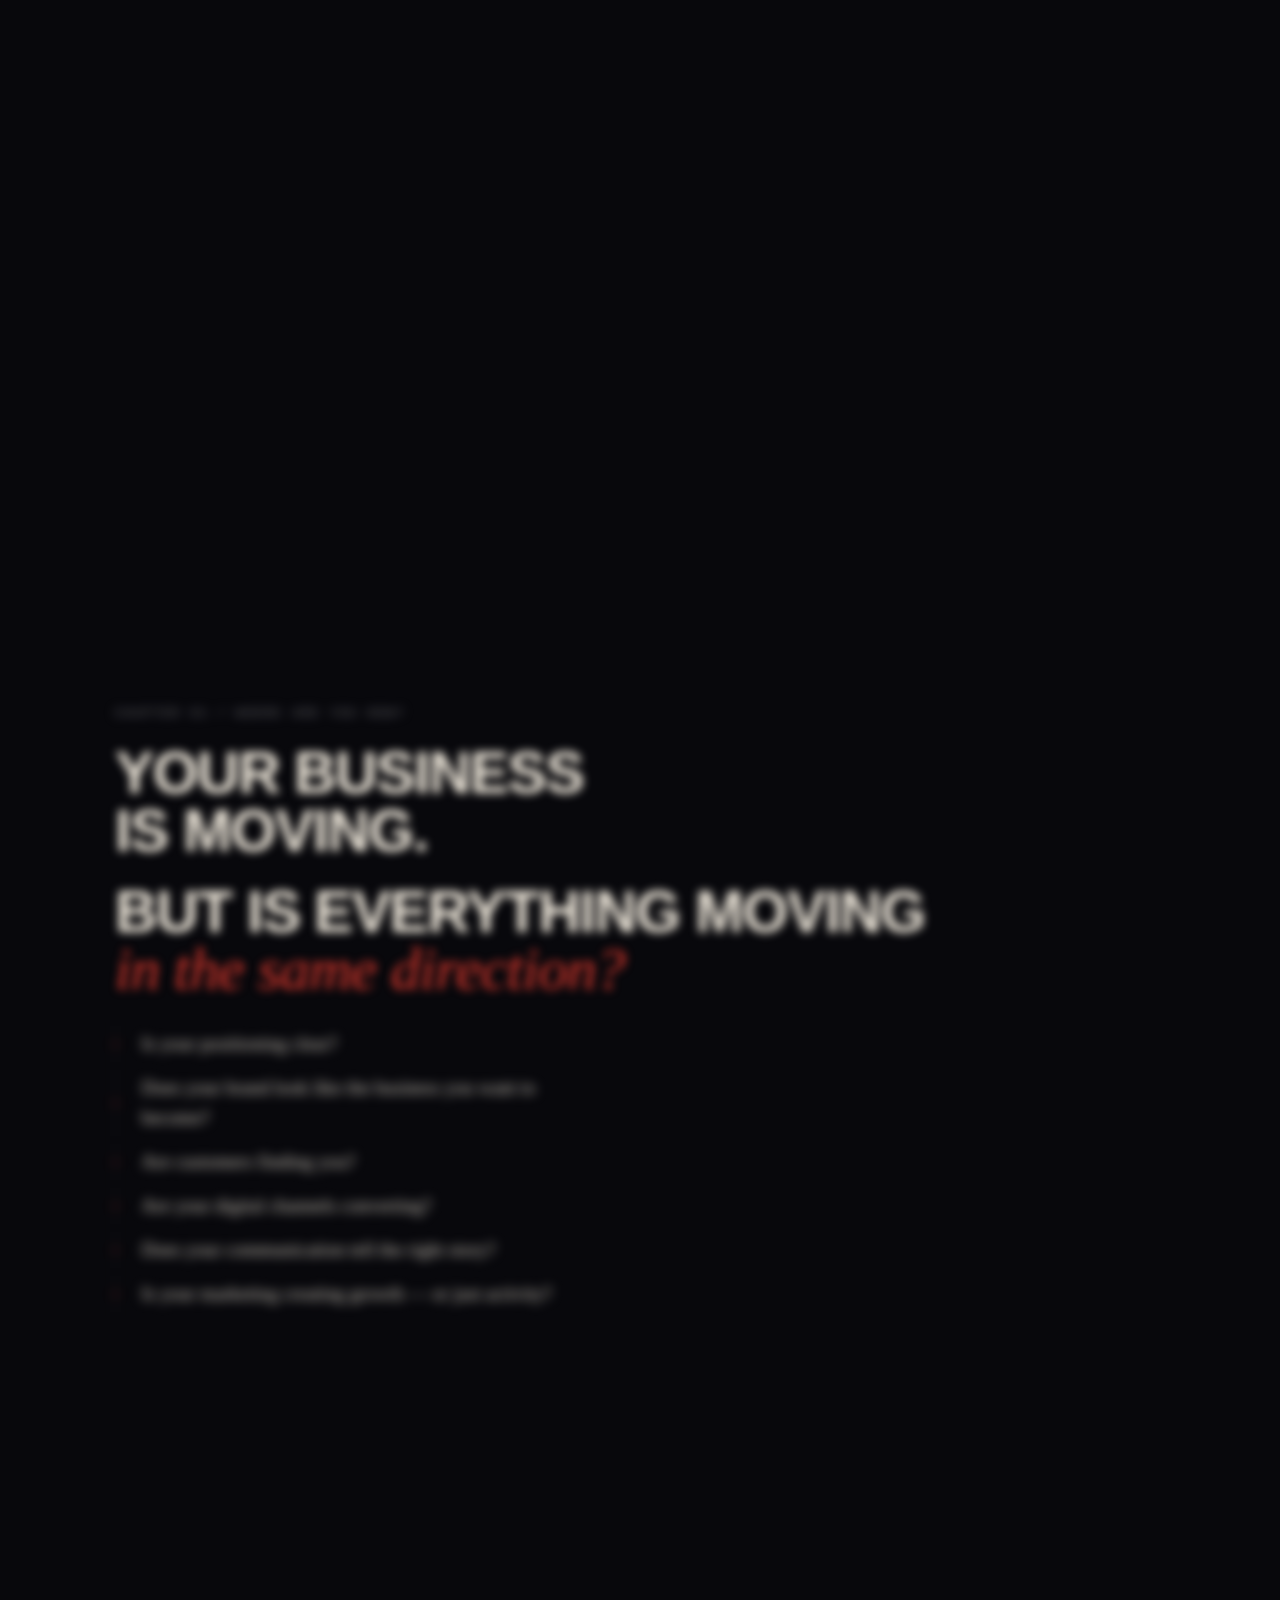
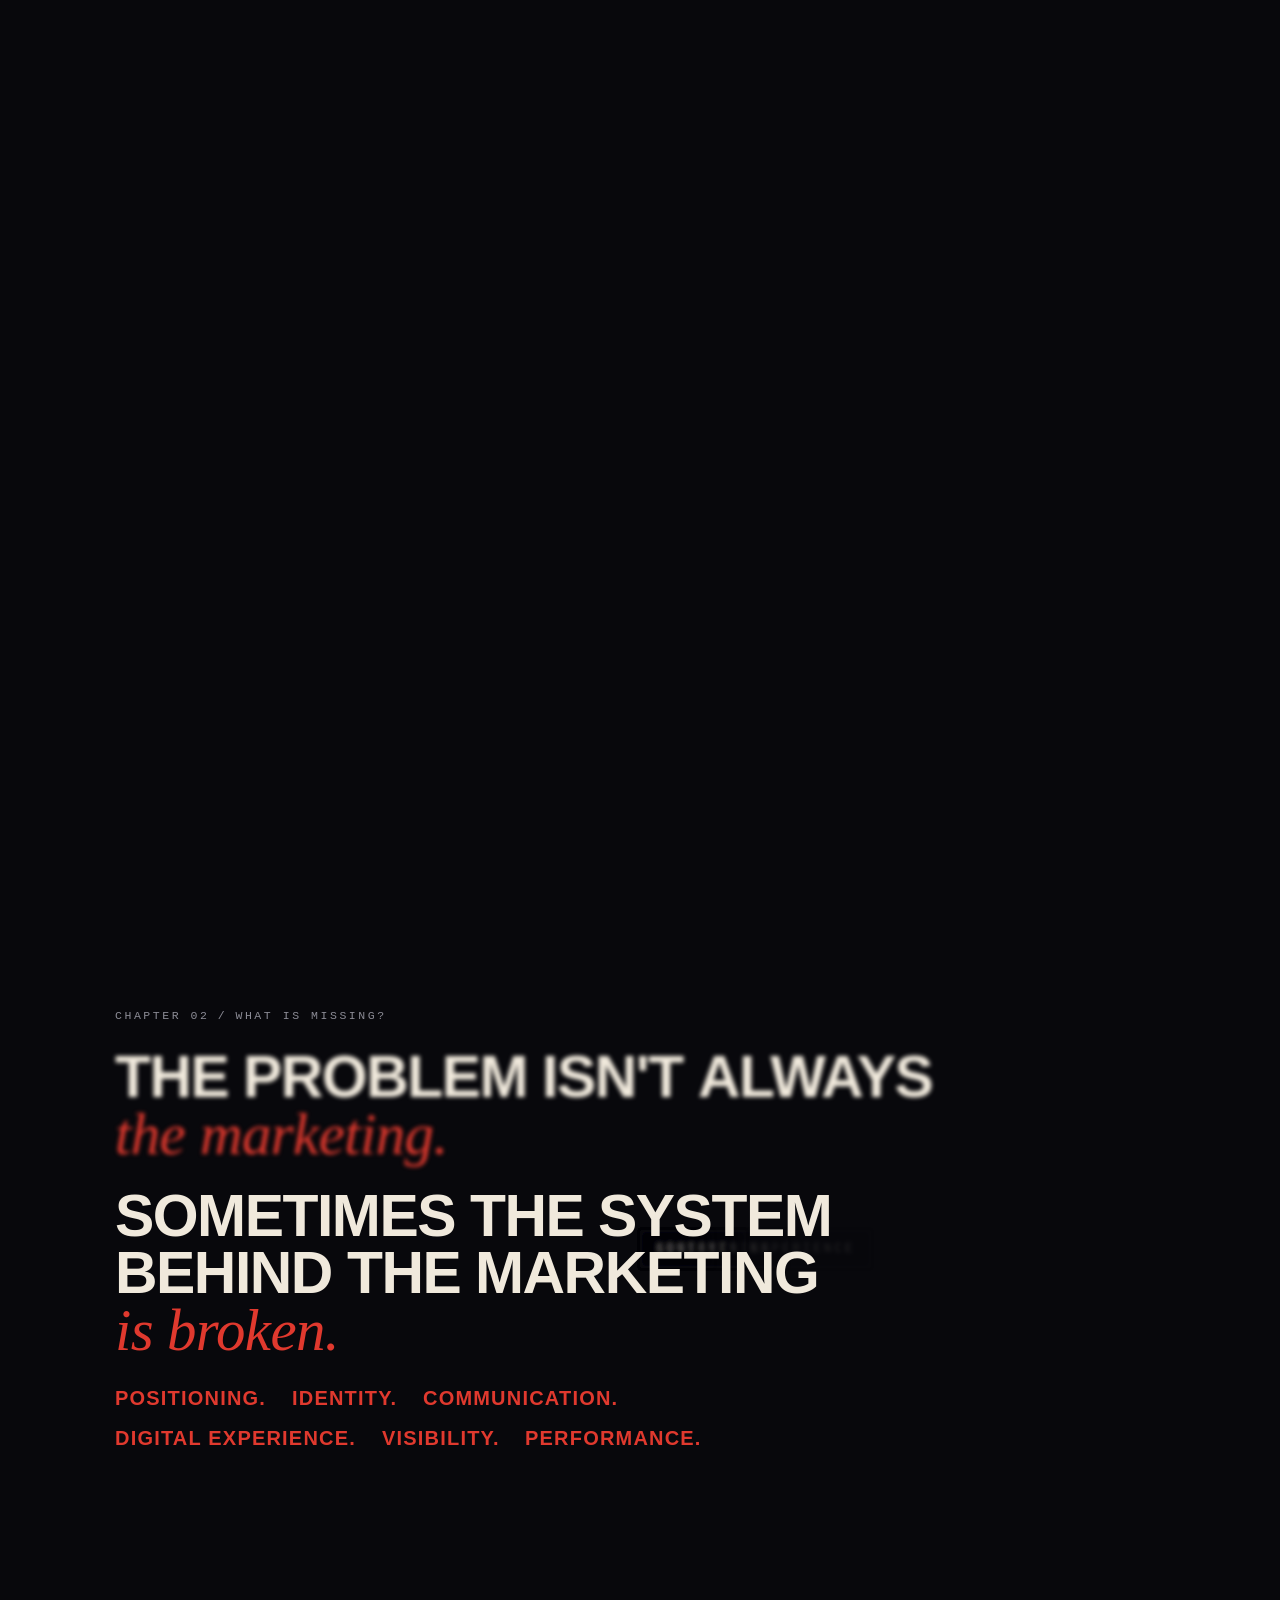
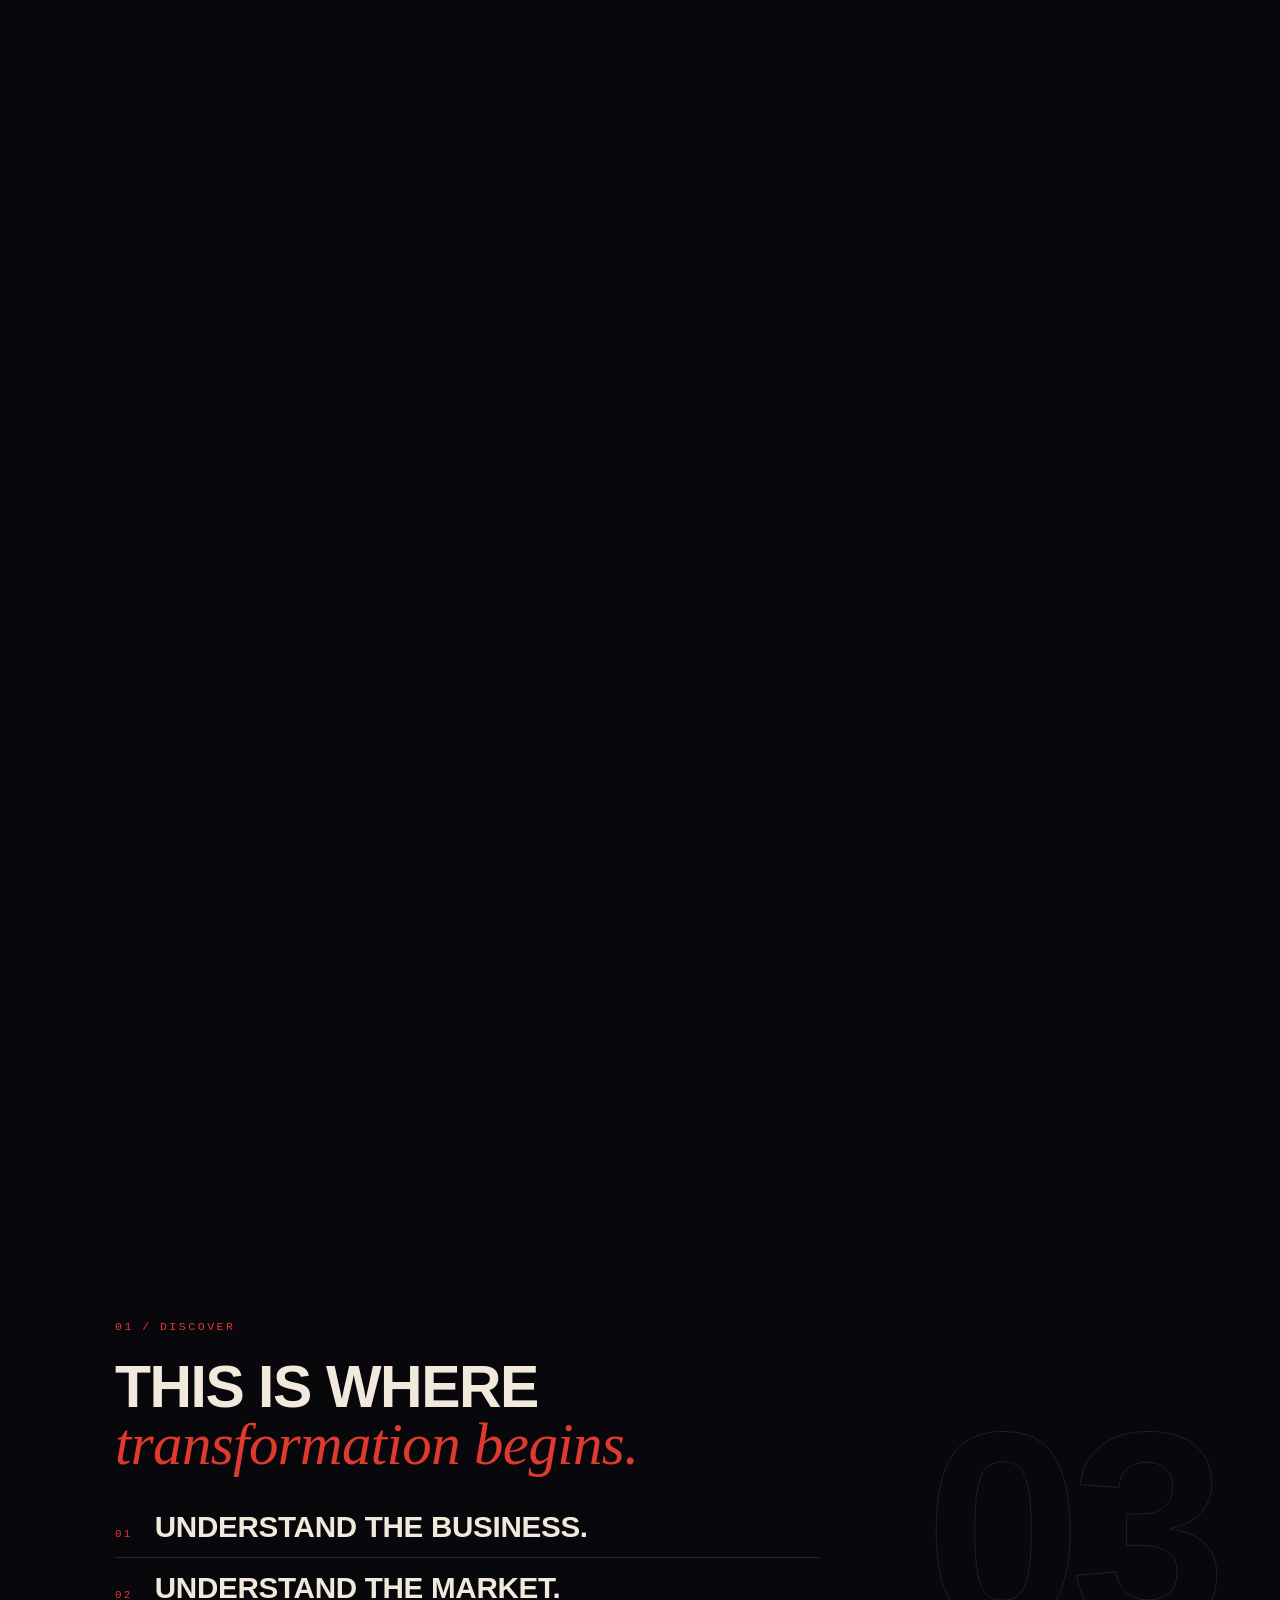
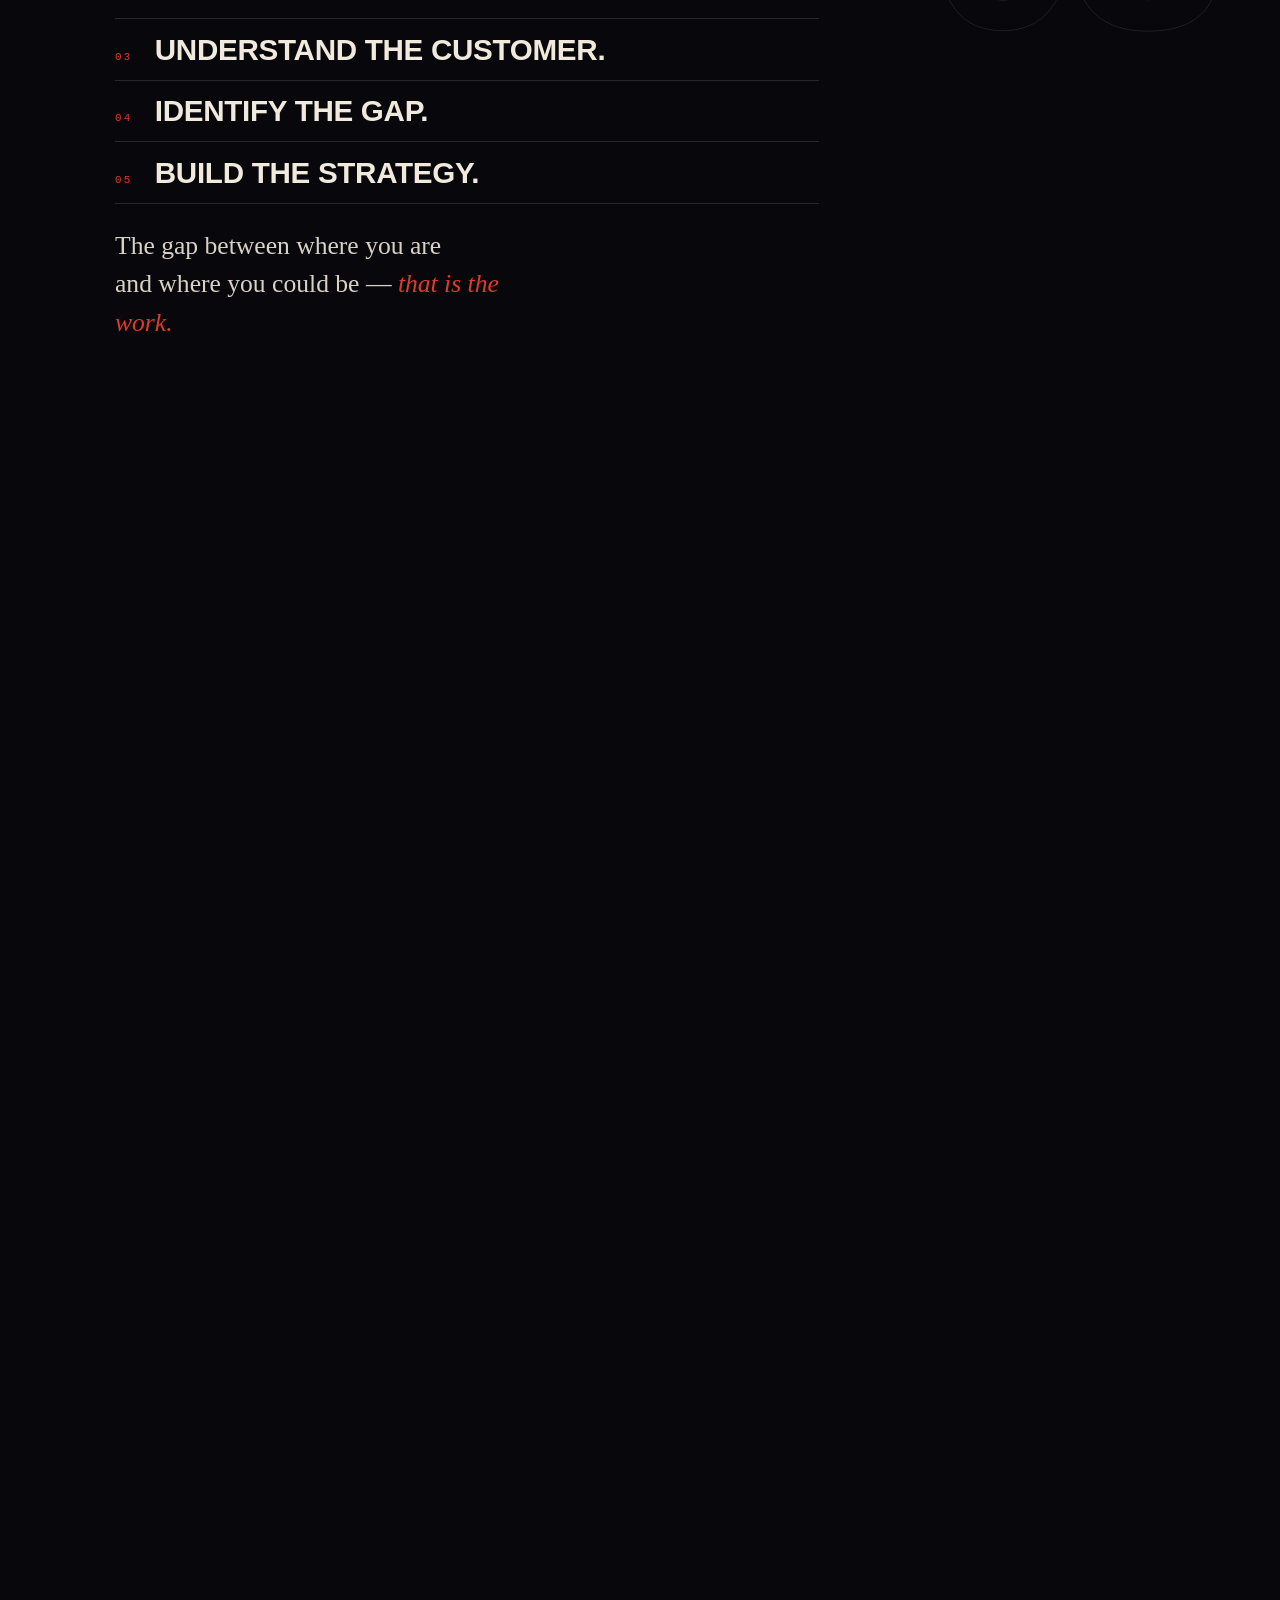
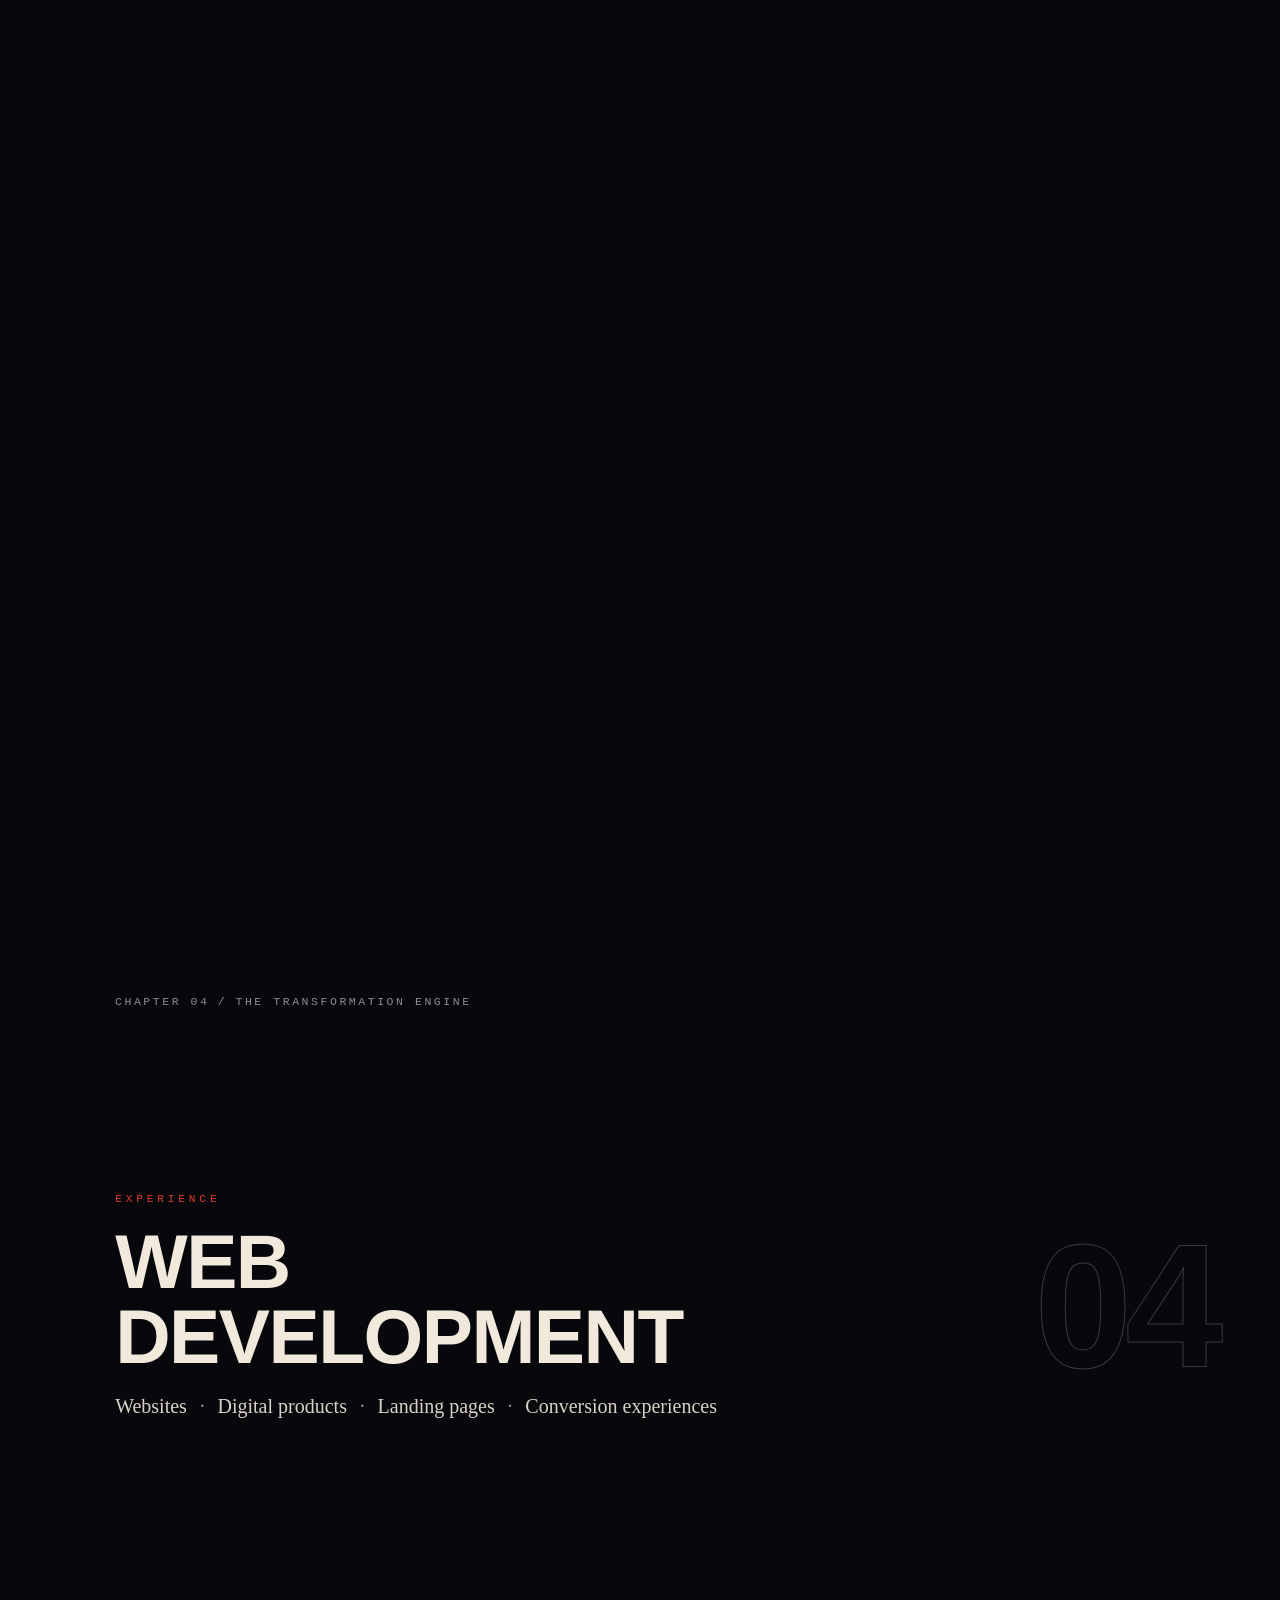
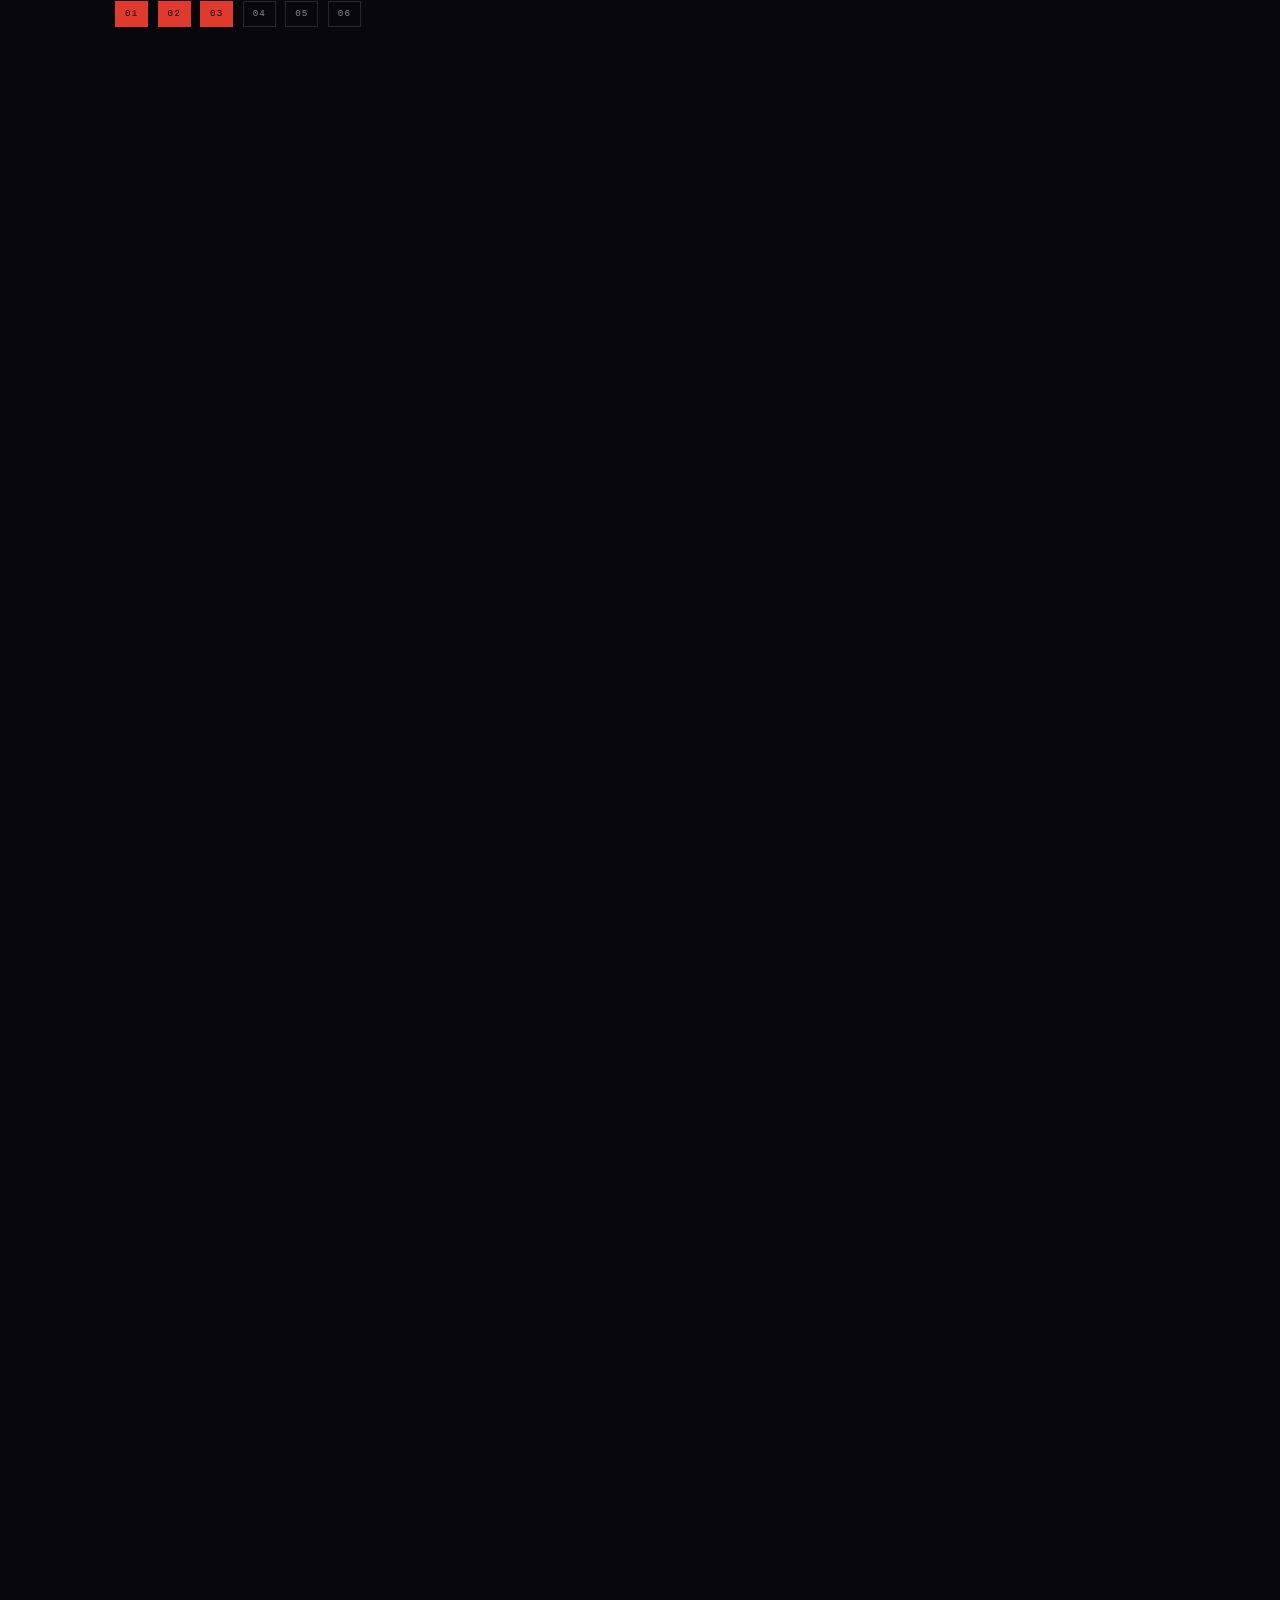
==== commit c3660e7a: "Add case-story pages: each project opens as its own transformation story case.html holds all seven s" ====
--- a/index.html
+++ b/index.html
@@ -8,6 +8,8 @@
 <meta name="theme-color" content="#08080c">
 <link rel="icon" type="image/webp" href="./assets/images/fevicon-01.webp">
 <link rel="stylesheet" href="./css/main.css">
+<link rel="modulepreload" href="./js/world.js">
+<link rel="modulepreload" href="./js/three.module.min.js">
 </head>
 <body data-chapter="0" data-path="none">
 
@@ -245,6 +247,7 @@
                 <div><dt>The approach</dt><dd>A bold outdoor campaign built around appetite, colour and unmissable typography.</dd></div>
                 <div><dt>The result</dt><dd>A storefront presence that now looks like the brand it wants to become.</dd></div>
               </dl>
+              <p class="proj-cta"><a class="story-link" href="./case.html?p=cakeberrys-nadapuram">Read the full story<span aria-hidden="true">&ensp;&rarr;</span></a></p>
             </div>
           </article>
 
@@ -262,6 +265,7 @@
                 <div><dt>The approach</dt><dd>A calm, structured web experience designed around patients and their families.</dd></div>
                 <div><dt>The result</dt><dd>A digital presence that carries the same reassurance as the hospital itself.</dd></div>
               </dl>
+              <p class="proj-cta"><a class="story-link" href="./case.html?p=garden-pmr-hospital">Read the full story<span aria-hidden="true">&ensp;&rarr;</span></a></p>
             </div>
           </article>
 
@@ -279,6 +283,7 @@
                 <div><dt>The approach</dt><dd>A typographic campaign — “more than care” — carried across the city at scale.</dd></div>
                 <div><dt>The result</dt><dd>An institutional voice that feels human, confident and unmistakably theirs.</dd></div>
               </dl>
+              <p class="proj-cta"><a class="story-link" href="./case.html?p=baby-memorial-hospital">Read the full story<span aria-hidden="true">&ensp;&rarr;</span></a></p>
             </div>
           </article>
 
@@ -296,6 +301,7 @@
                 <div><dt>The approach</dt><dd>A digital experience and marketing system built around the properties themselves.</dd></div>
                 <div><dt>In their words</dt><dd class="quote">“Your digital marketing strategies have been super effective, driving awesome results and boosting our online presence.”</dd></div>
               </dl>
+              <p class="proj-cta"><a class="story-link" href="./case.html?p=ghazal-builders">Read the full story<span aria-hidden="true">&ensp;&rarr;</span></a></p>
             </div>
           </article>
 
@@ -313,6 +319,7 @@
                 <div><dt>The approach</dt><dd>Consistent, performance-driven social content rooted in the product's craft.</dd></div>
                 <div><dt>In their words</dt><dd class="quote">“In a short time, our social media presence improved noticeably, sales increased, and we started receiving high-quality enquiries.”</dd></div>
               </dl>
+              <p class="proj-cta"><a class="story-link" href="./case.html?p=azhagi-herbals">Read the full story<span aria-hidden="true">&ensp;&rarr;</span></a></p>
             </div>
           </article>
 
@@ -330,6 +337,7 @@
                 <div><dt>The approach</dt><dd>Campaigns and content that make expert care feel approachable.</dd></div>
                 <div><dt>In their words</dt><dd class="quote">“Their creativity, initiative, and commitment to executing effective marketing strategies have helped increase our visibility and reach.”</dd></div>
               </dl>
+              <p class="proj-cta"><a class="story-link" href="./case.html?p=aline-dent">Read the full story<span aria-hidden="true">&ensp;&rarr;</span></a></p>
             </div>
           </article>
 
@@ -347,6 +355,7 @@
                 <div><dt>The approach</dt><dd>A distinctive mark and social presence built as one continuous system.</dd></div>
                 <div><dt>The result</dt><dd>An identity that works as hard on a feed as it does on a wall.</dd></div>
               </dl>
+              <p class="proj-cta"><a class="story-link" href="./case.html?p=udal">Read the full story<span aria-hidden="true">&ensp;&rarr;</span></a></p>
             </div>
           </article>
 
@@ -441,7 +450,7 @@
             <h3 class="proj-client">Ghazal Builders</h3>
             <p class="portal-text">From property developer to digital-first brand — strategy, web experience and campaigns built as one system. Every project in our archive is another chapter of the same story. The next chapter could be yours.</p>
             <div class="cta-row">
-              <a class="btn btn-ghost" href="#ch05" data-anchor>Enter the archive</a>
+              <a class="btn btn-ghost" href="./case.html?p=ghazal-builders">Read their story</a>
               <a class="btn btn-primary" href="mailto:hello@bizcat.in?subject=My%20business%20could%20be%20next">Begin chapter one</a>
             </div>
           </div>
--- a/css/main.css
+++ b/css/main.css
@@ -664,6 +664,20 @@
 }
 .proj-body .quote { font-style: italic; color: var(--cream); }
 
+.proj-cta { margin-top: 0.2rem; }
+.story-link {
+  font-family: var(--font-mono);
+  font-size: 0.64rem;
+  letter-spacing: 0.22em;
+  text-transform: uppercase;
+  color: var(--accent);
+  text-decoration: none;
+  border-bottom: 1px solid var(--accent);
+  padding-bottom: 0.25rem;
+  transition: color 0.3s, border-color 0.3s;
+}
+.story-link:hover { color: var(--cream); border-color: var(--cream); }
+
 .proof-counter {
   font-family: var(--font-mono);
   font-size: 0.68rem;
@@ -952,7 +966,15 @@
     mix-blend-mode: normal;
   }
   .rail ol { flex-direction: row; justify-content: space-between; gap: 0.2rem; }
-  .rail .rail-t { display: none; }
+  /* visually hidden, not display:none — keeps the links' accessible names */
+  .rail .rail-t {
+    position: absolute;
+    width: 1px;
+    height: 1px;
+    overflow: hidden;
+    clip-path: inset(50%);
+    white-space: nowrap;
+  }
   .rail a { padding: 0.35rem 0.4rem; }
   .rail a.active::before { display: none; }
   .rail a.active { color: var(--accent); opacity: 1; }
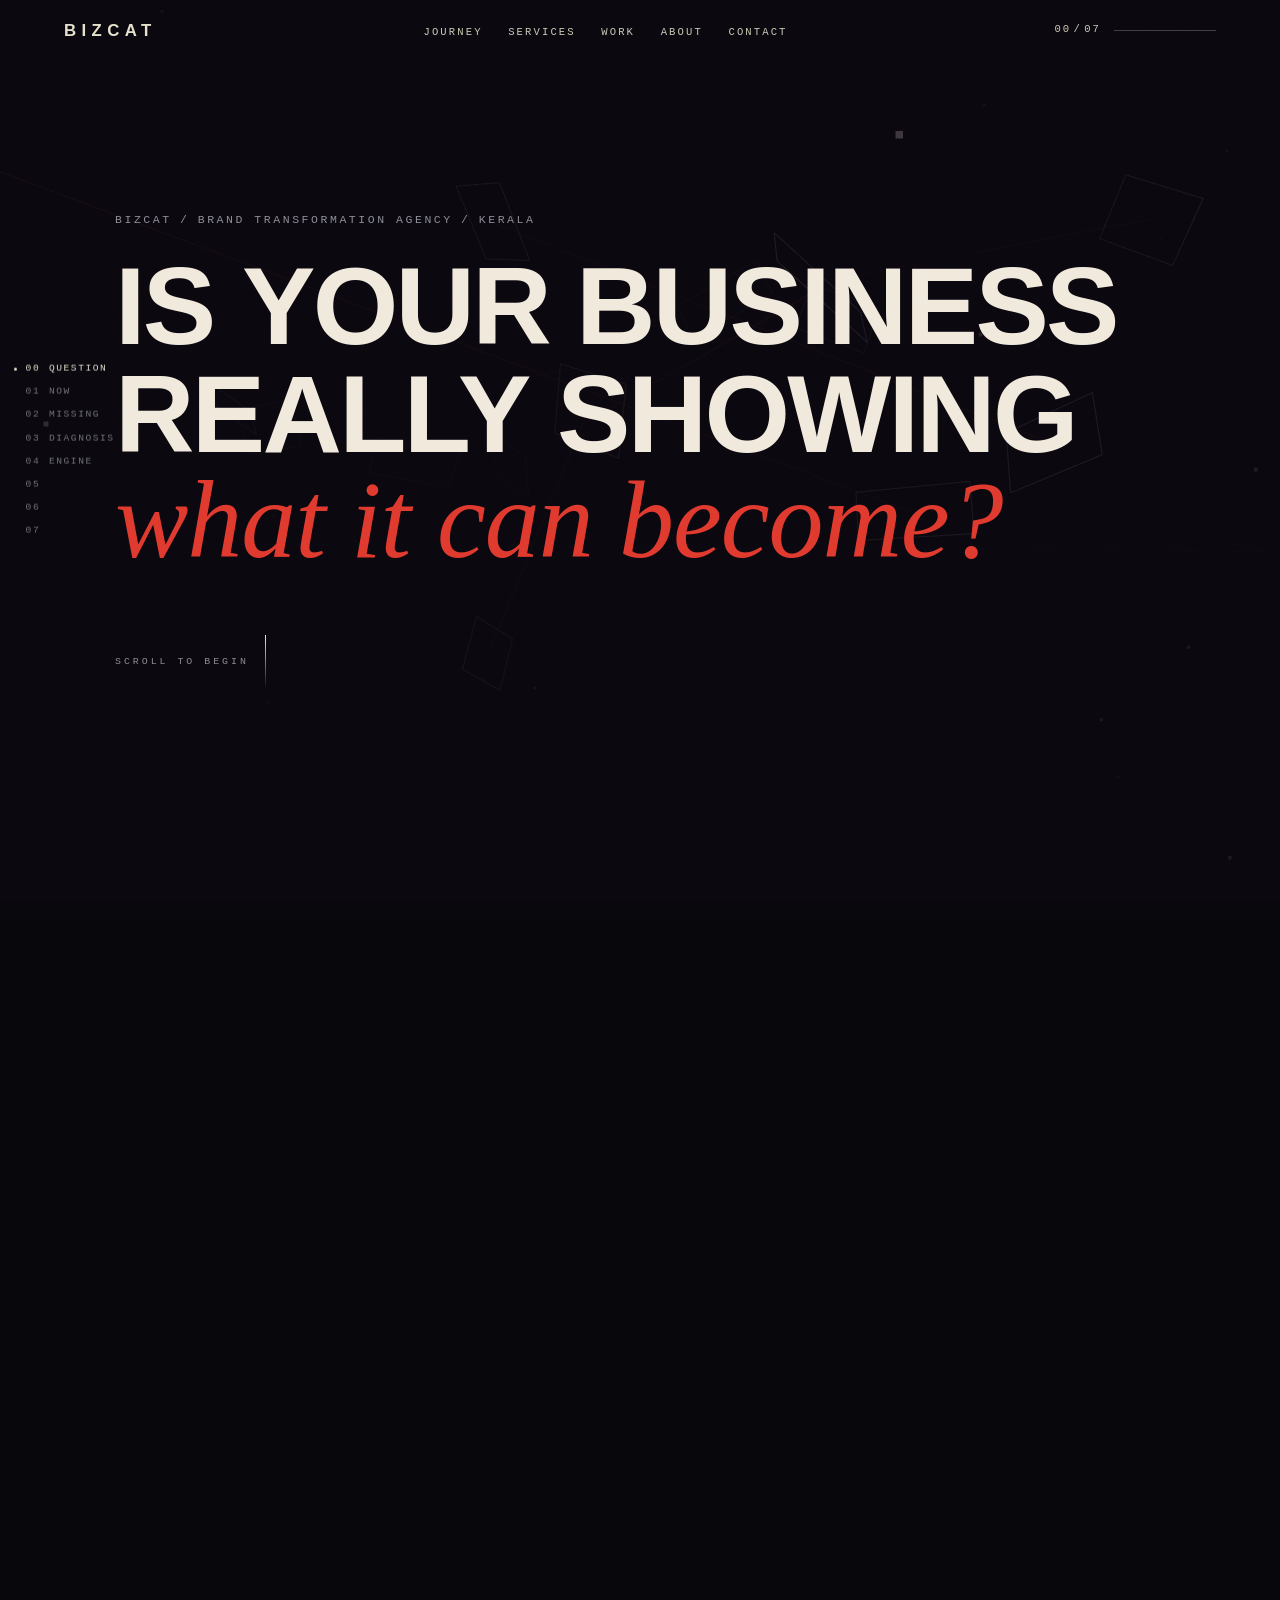
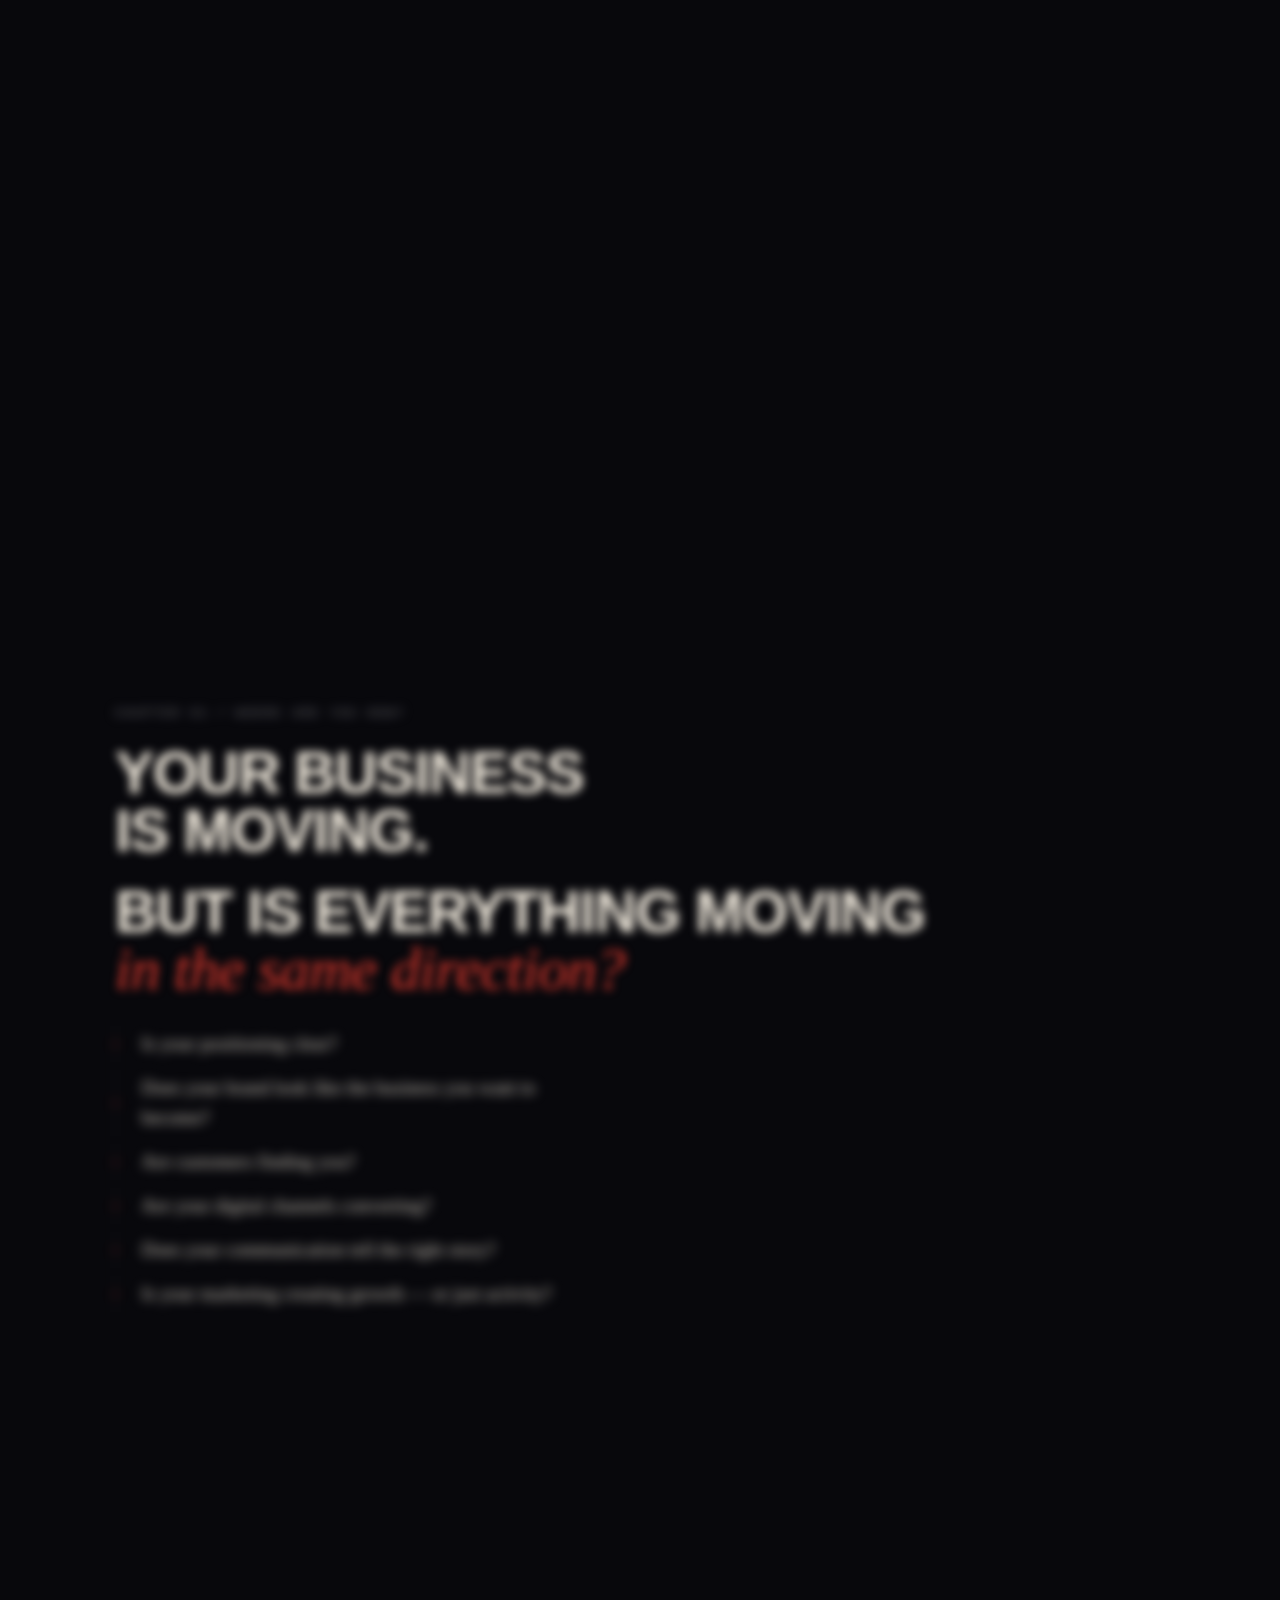
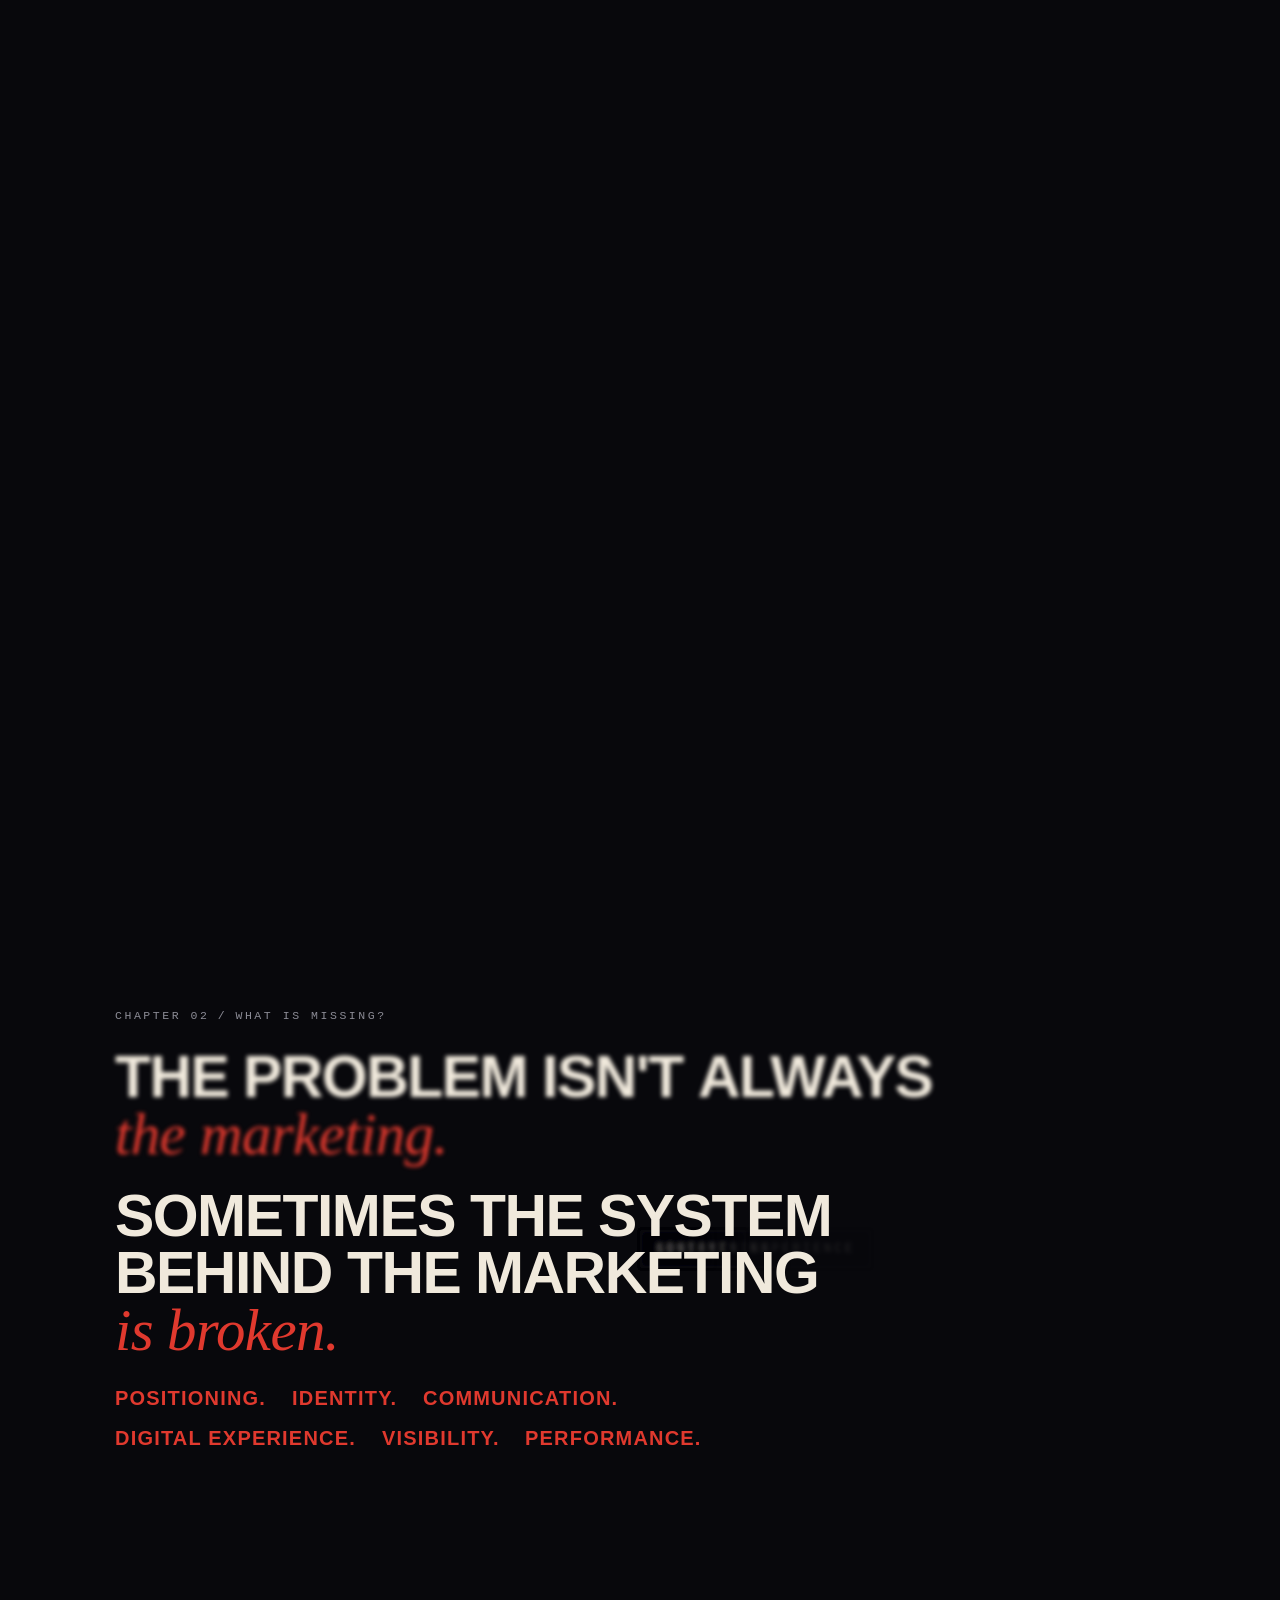
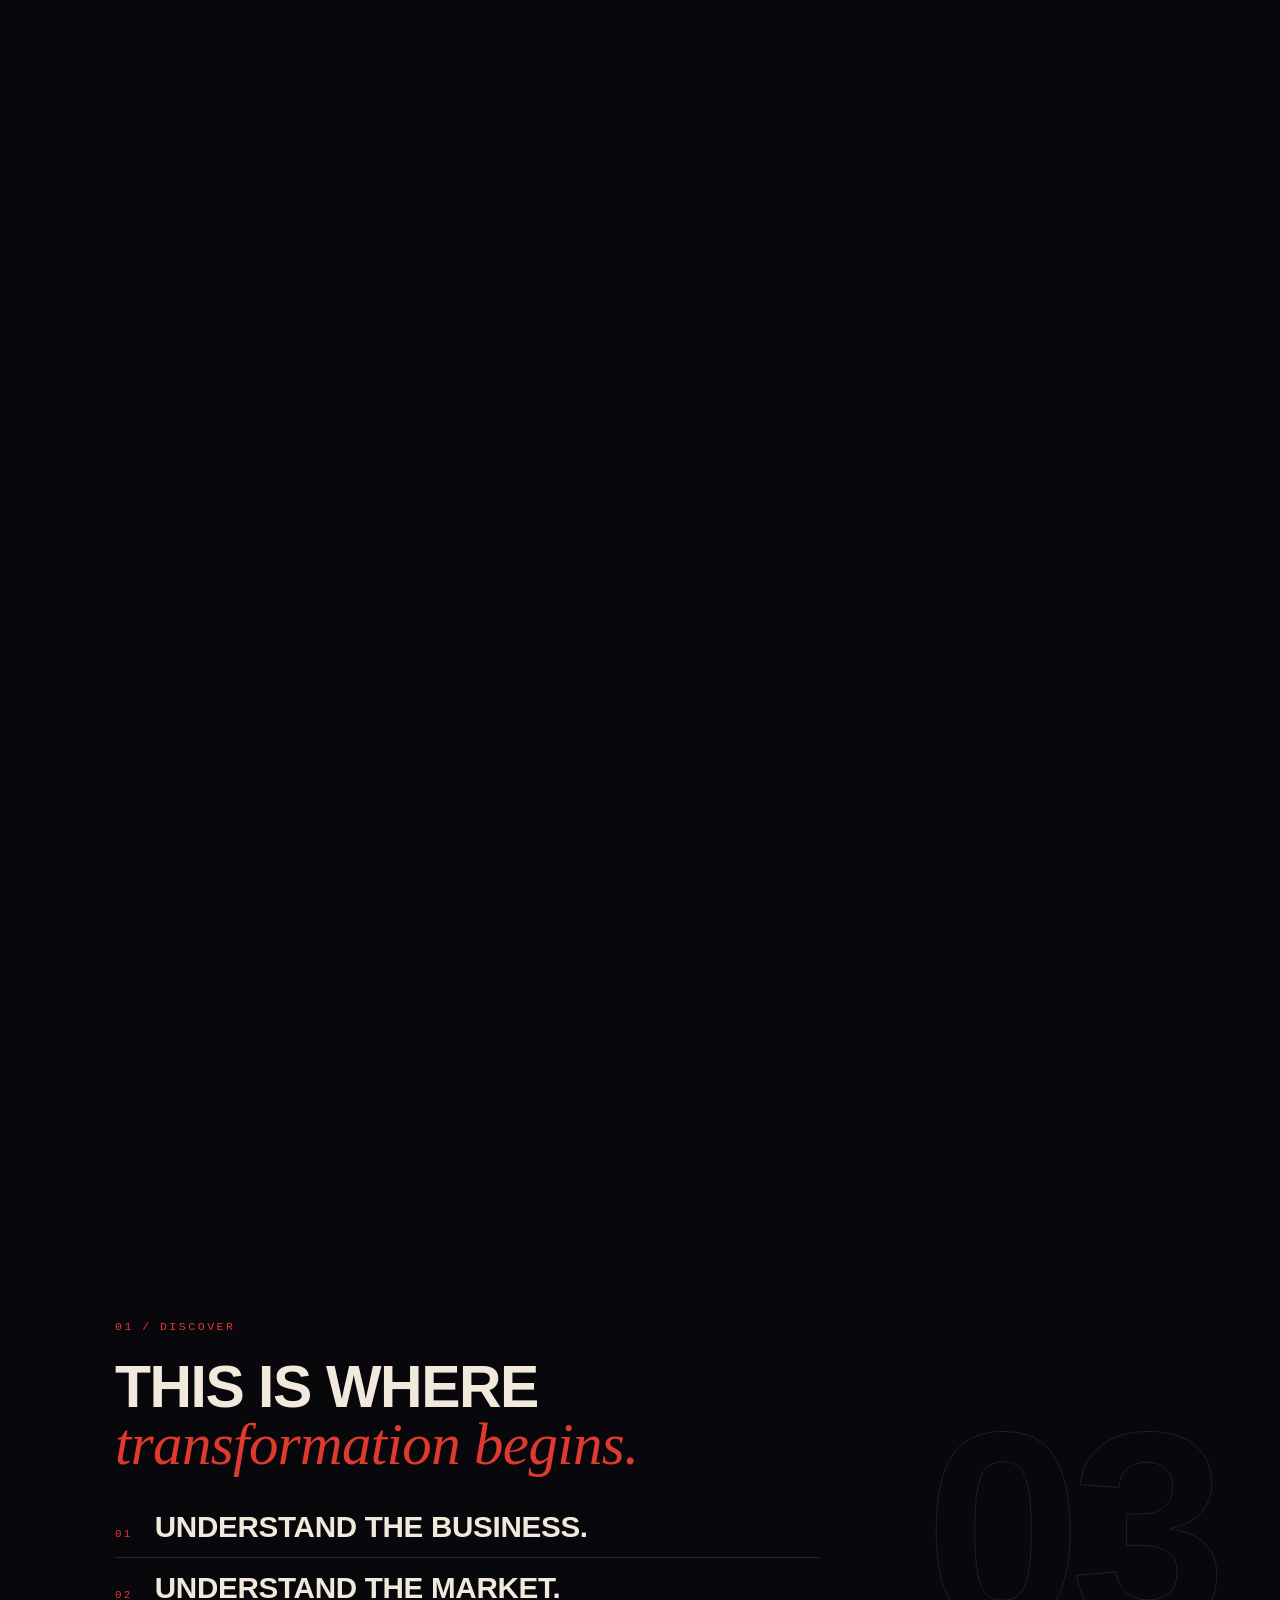
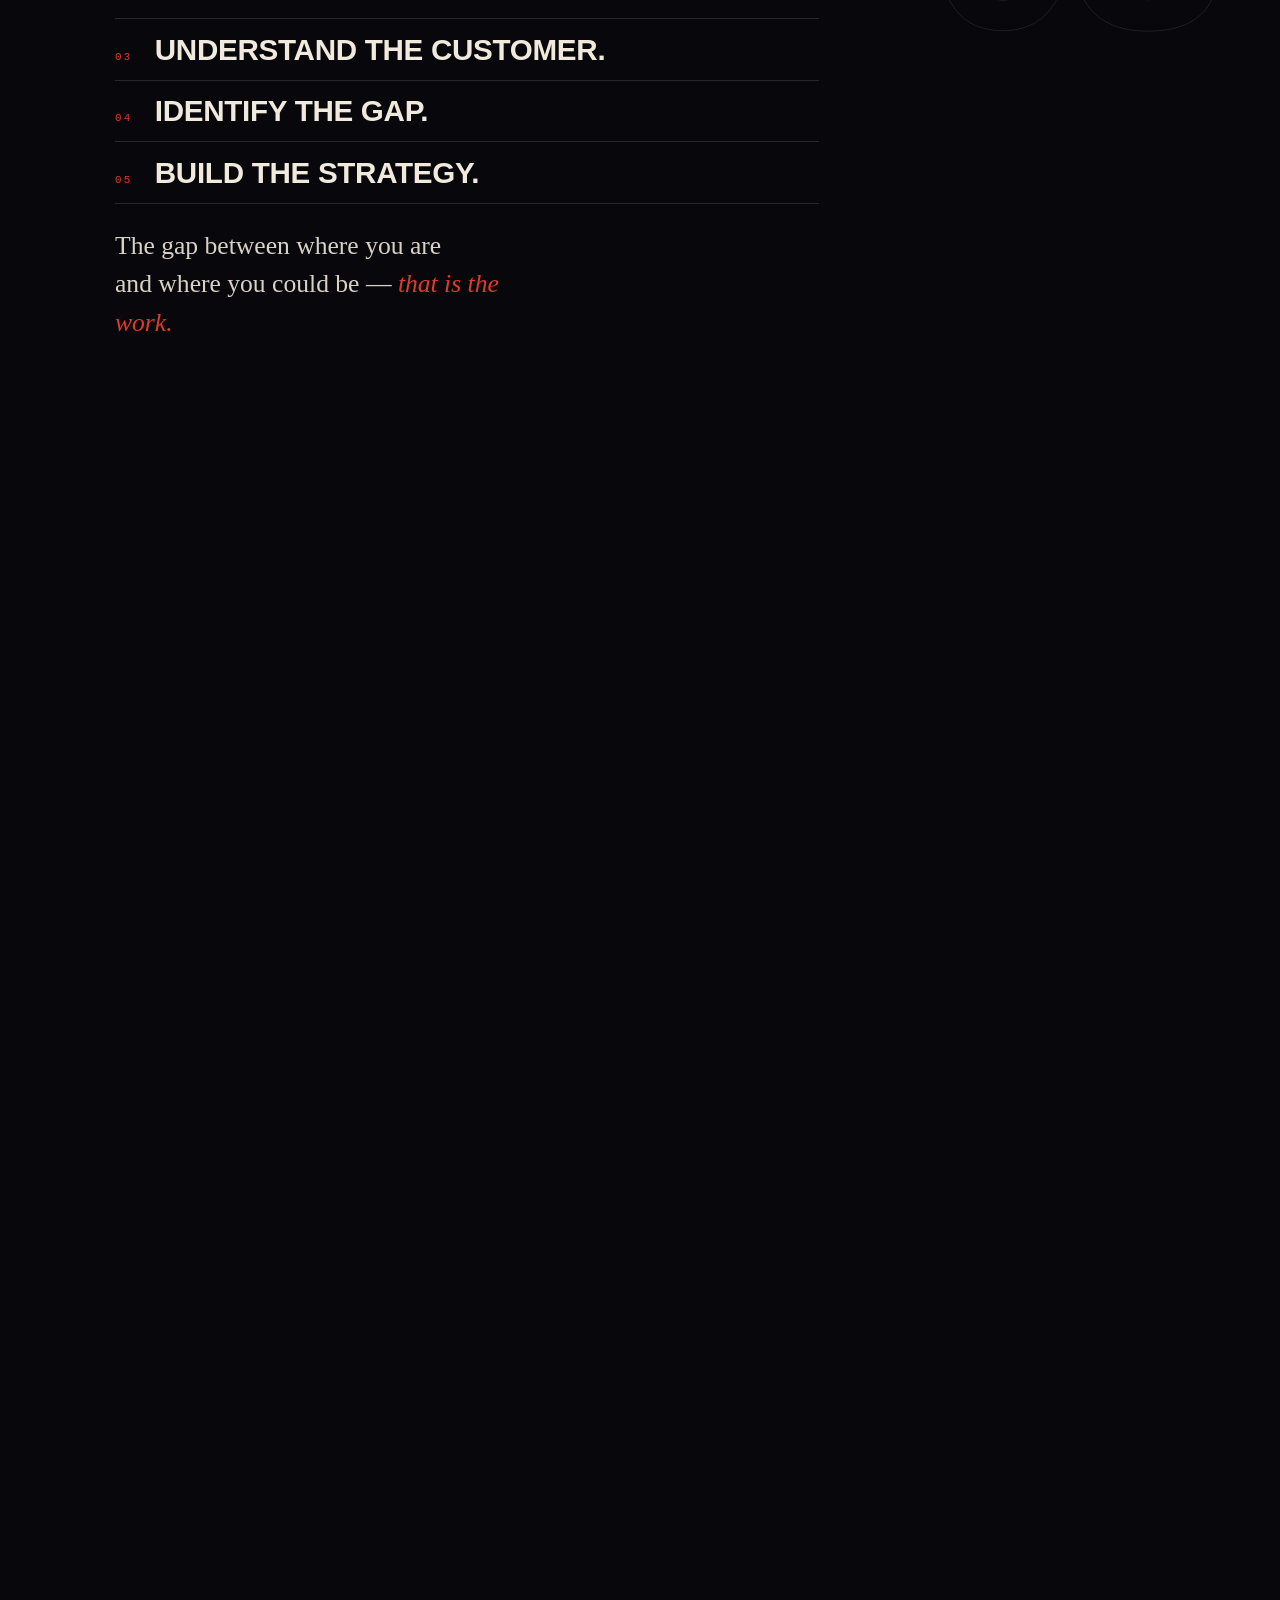
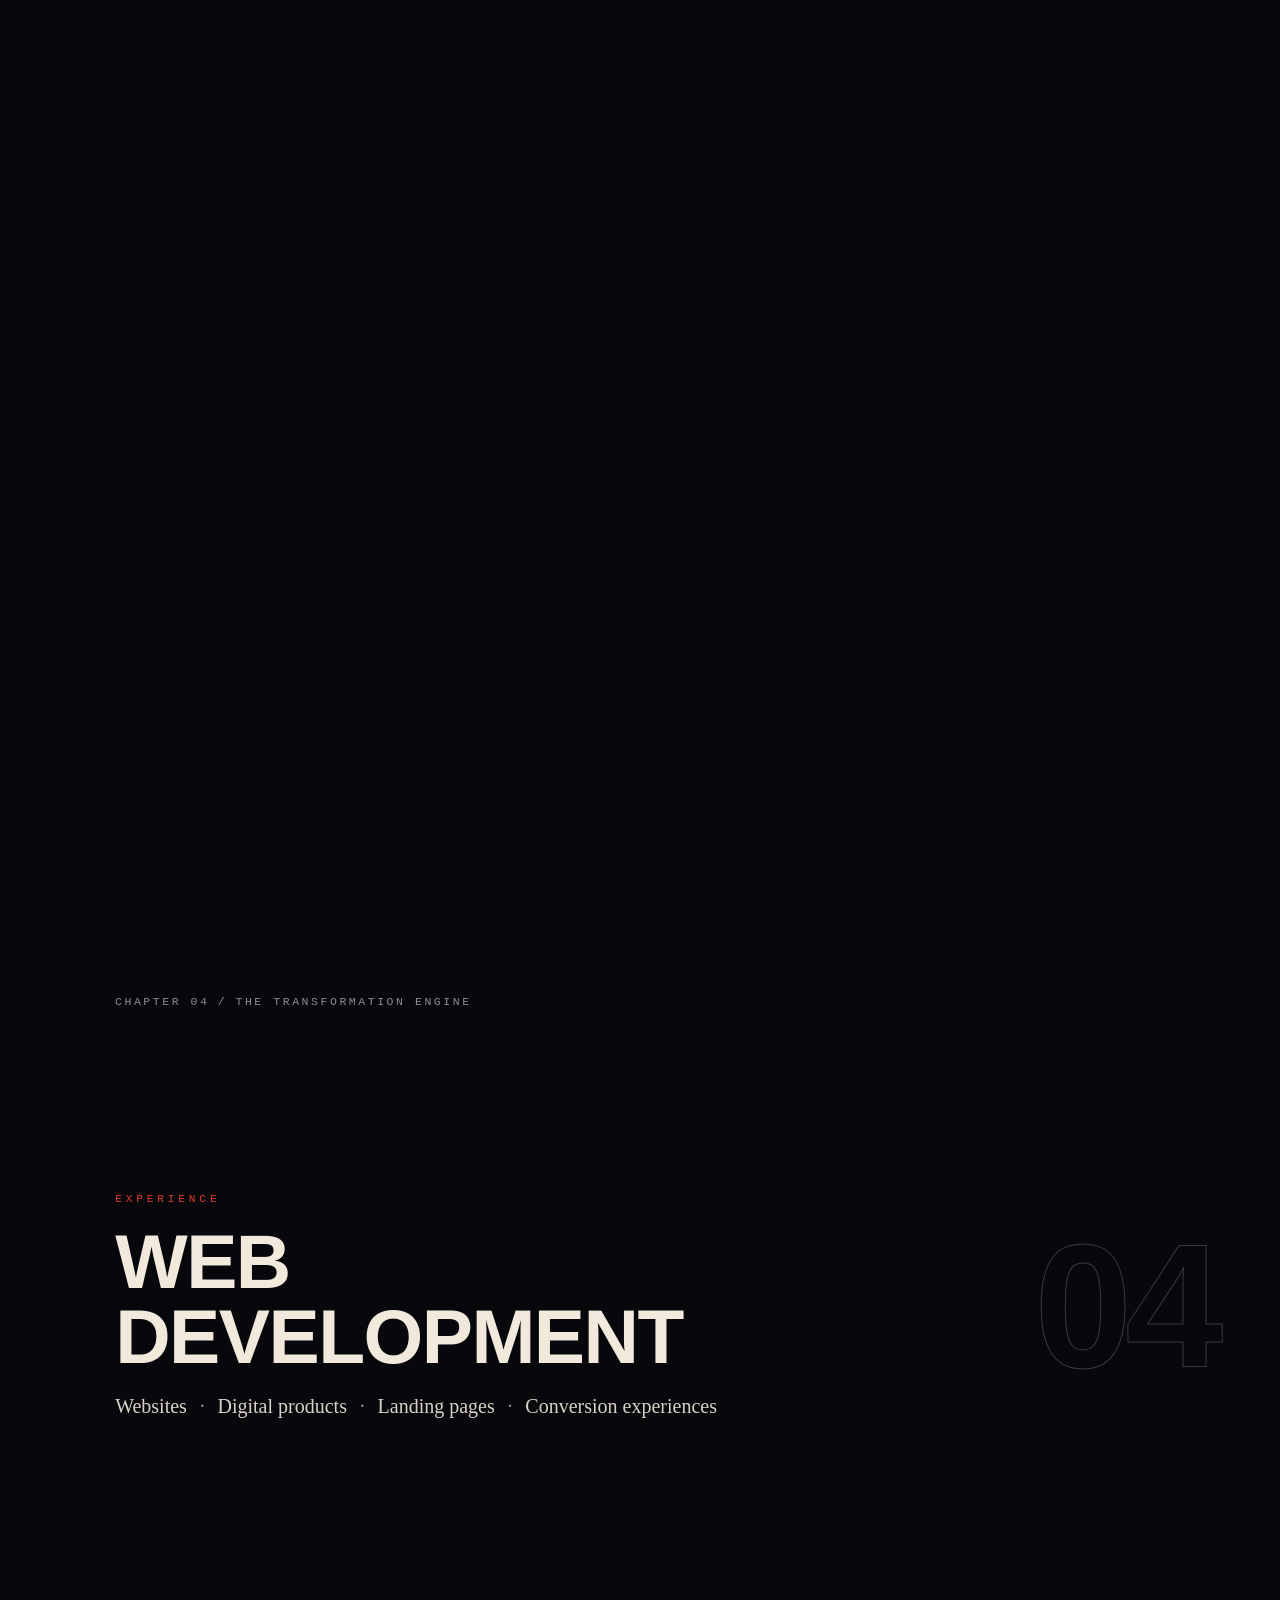
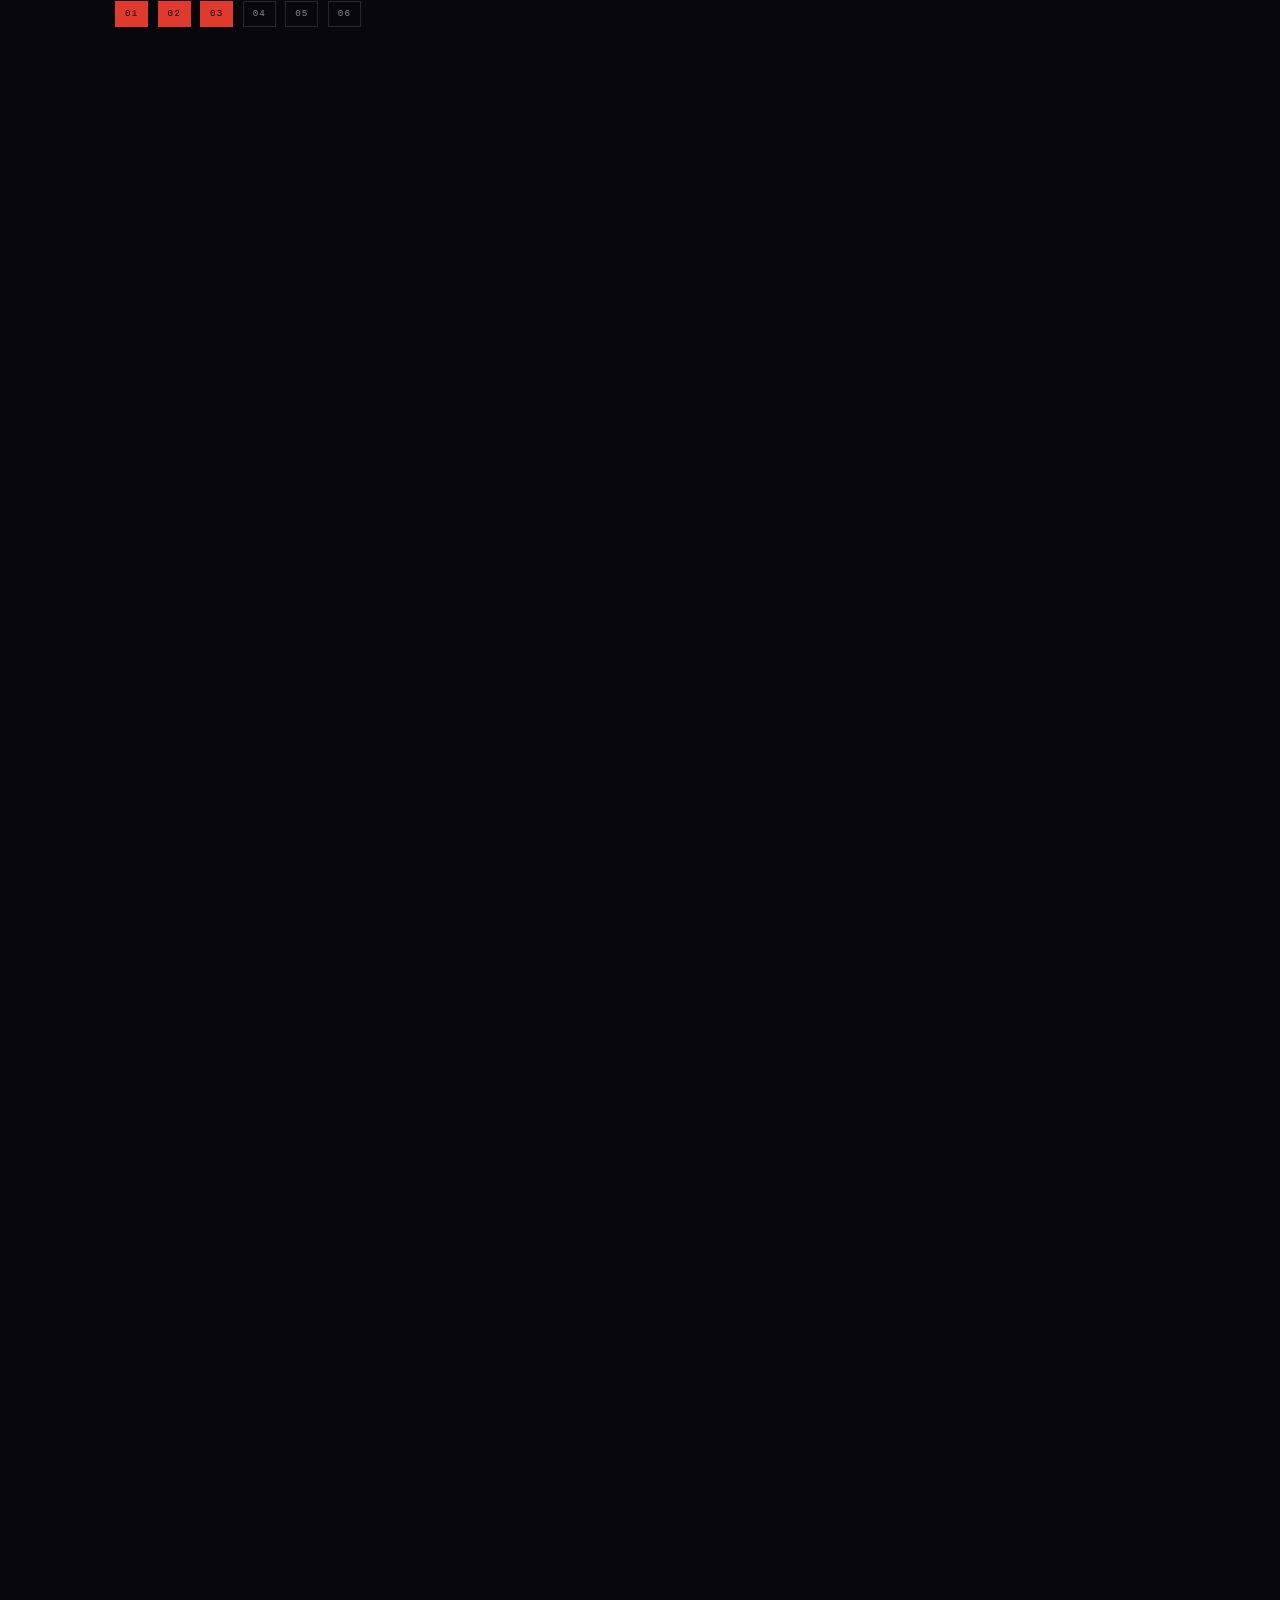
==== commit 29566058: "Add Variant 02 — image-forward scroll journey with damped-follower motion Second variant of the cine" ====
--- a/index.html
+++ b/index.html
@@ -490,7 +490,7 @@
       <a href="tel:+918921238478">+91 892 123 8478</a>
       <span>2nd Floor, Zees Tower, West Nadakkave, Vandipetta, Nadakkave, Kozhikode, Kerala 673011</span>
     </address>
-    <p class="footer-legal"><span>© Bizcat. All rights reserved.</span><span>Transforming brands for what's next.</span></p>
+    <p class="footer-legal"><span>© Bizcat. All rights reserved.</span><span>Transforming brands for what's next.</span><a href="./variant2/">Variant 02 ↗</a></p>
   </div>
 </footer>
 
--- a/css/main.css
+++ b/css/main.css
@@ -917,6 +917,8 @@
   border-top: 1px solid var(--line);
   padding-top: 1.6rem;
 }
+.footer-legal a { color: var(--cream-soft); text-decoration: none; border-bottom: 1px solid var(--line); }
+.footer-legal a:hover { color: var(--cream); border-color: var(--cream); }
 
 /* ---------- Reduced motion: static story ---------- */
 
